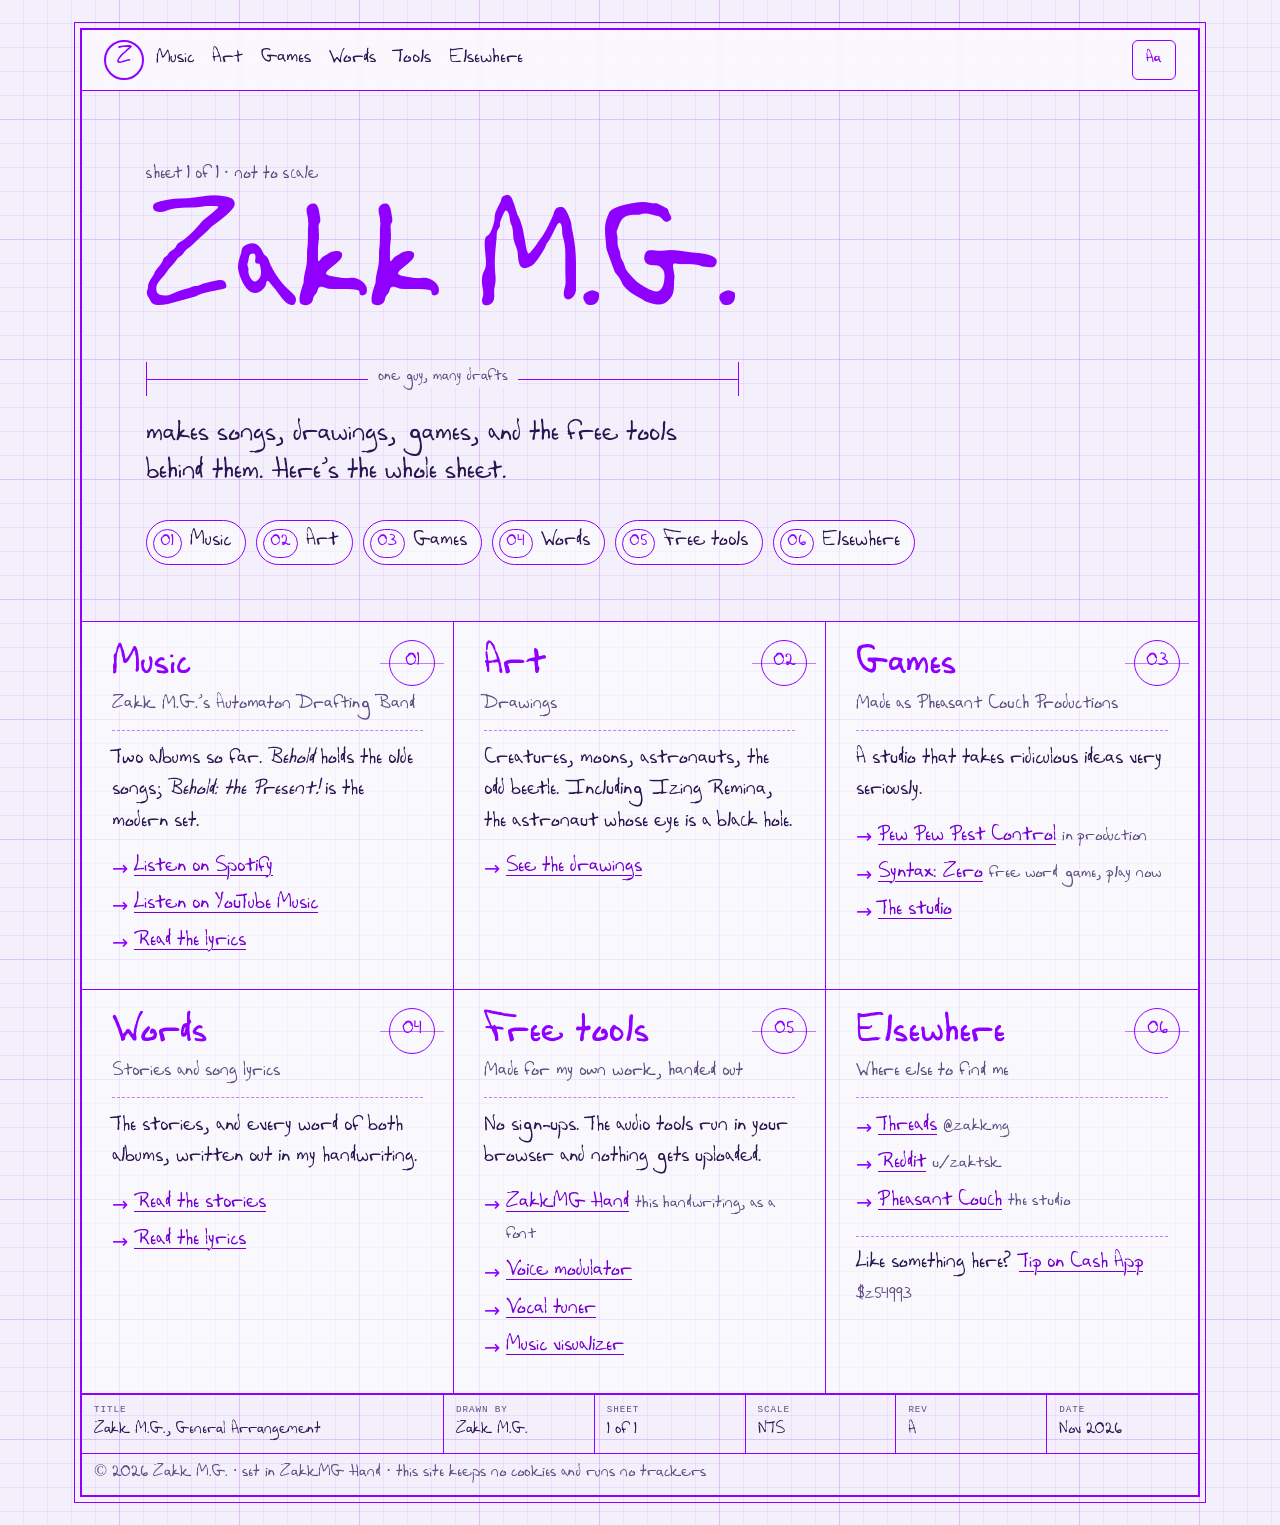
==== site/index.html @ d2c01c40 "zakkmg.com: the drafting sheet, rev A Six equal details (Music, Art, Games, Words, Free tools, Elsew" ====
<!doctype html>
<!--
  ZakkMG.com: the homepage.
  Every word on the site is in this file. Each "detail" below is one section of the sheet;
  copy a <li> to add a link, delete one to remove it. README.md has the rest.
-->
<html lang="en">
<head>
  <meta charset="utf-8">
  <meta name="viewport" content="width=device-width, initial-scale=1, viewport-fit=cover">
  <title>Zakk M.G.</title>
  <meta name="description" content="Zakk M.G. makes songs, drawings, games and the free tools behind them. Home of Zakk M.G.’s Automaton Drafting Band and Pheasant Couch Productions.">
  <link rel="canonical" href="https://zakkmg.com/">
  <meta name="theme-color" content="#140a2b" media="(prefers-color-scheme: dark)">
  <meta name="theme-color" content="#f3f0fb" media="(prefers-color-scheme: light)">
  <meta property="og:type" content="website">
  <meta property="og:site_name" content="Zakk M.G.">
  <meta property="og:title" content="Zakk M.G.">
  <meta property="og:description" content="Songs, drawings, games and free tools, all drafted by hand.">
  <meta property="og:url" content="https://zakkmg.com/">
  <meta property="og:image" content="https://zakkmg.com/assets/og/og-zakkmg.jpg">
  <meta property="og:image:width" content="1200">
  <meta property="og:image:height" content="630">
  <meta property="og:image:alt" content="Zakk M.G., handwritten on a violet blueprint sheet.">
  <meta name="twitter:card" content="summary_large_image">
  <link rel="icon" href="favicon.svg" type="image/svg+xml">
  <link rel="preload" href="assets/fonts/zakkmg-hand.woff2" as="font" type="font/woff2" crossorigin>
  <link rel="stylesheet" href="css/style.css">
  <script src="js/site.js"></script>
  <script type="application/ld+json">
  {
    "@context": "https://schema.org",
    "@type": "Person",
    "name": "Zakk M.G.",
    "url": "https://zakkmg.com/",
    "sameAs": [
      "https://open.spotify.com/artist/72TR6QnQMdMLGcuAD3hWJf",
      "https://music.youtube.com/@zakkmg5213",
      "https://www.threads.com/@zakkmg",
      "https://www.reddit.com/user/zaktsk/",
      "https://pheasantcouch.com/"
    ]
  }
  </script>
</head>
<body>
<a class="skip" href="#sheet">Skip to content</a>

<div class="sheet-frame">

  <header class="topbar">
    <a class="mark" href="/" aria-label="Zakk M.G., home"><span aria-hidden="true">Z</span></a>
    <nav aria-label="Sections">
      <ul>
        <li><a href="#music">Music</a></li>
        <li><a href="#art">Art</a></li>
        <li><a href="#games">Games</a></li>
        <li><a href="#words">Words</a></li>
        <li><a href="#tools">Tools</a></li>
        <li><a href="#elsewhere">Elsewhere</a></li>
      </ul>
    </nav>
    <button class="font-switch" type="button" aria-pressed="false" title="Switch between handwriting and a plain font">
      <span aria-hidden="true">Aa</span><span class="sr">Plain font</span>
    </button>
  </header>

  <main id="sheet">

    <!-- THE HEADLINE -->
    <section class="hero" aria-labelledby="name">
      <p class="annot annot-top">sheet 1 of 1 · not to scale</p>
      <h1 id="name">
        <span class="name-line">Zakk M.G.</span>
        <span class="dim" aria-hidden="true"><span class="dim-label">one guy, many drafts</span></span>
      </h1>
      <p class="lede">makes songs, drawings, games, and the free tools behind them. Here’s the whole sheet.</p>
      <ol class="index" aria-label="What’s on this sheet">
        <li><a href="#music"><b>01</b> Music</a></li>
        <li><a href="#art"><b>02</b> Art</a></li>
        <li><a href="#games"><b>03</b> Games</a></li>
        <li><a href="#words"><b>04</b> Words</a></li>
        <li><a href="#tools"><b>05</b> Free tools</a></li>
        <li><a href="#elsewhere"><b>06</b> Elsewhere</a></li>
      </ol>
    </section>

    <!-- THE SIX DETAILS. Same size on purpose: none of them is the main thing. -->
    <div class="details">

      <!-- 01 MUSIC -->
      <section class="detail" id="music" aria-labelledby="music-h">
        <p class="callout" aria-hidden="true"><span>01</span></p>
        <h2 id="music-h">Music</h2>
        <p class="sub">Zakk M.G.’s Automaton Drafting Band</p>
        <p>Two albums so far. <em>Behold</em> holds the olde songs; <em>Behold: the Present!</em> is the modern set.</p>
        <ul class="links">
          <li><a href="https://open.spotify.com/artist/72TR6QnQMdMLGcuAD3hWJf" rel="me">Listen on Spotify</a></li>
          <li><a href="https://music.youtube.com/@zakkmg5213" rel="me">Listen on YouTube Music</a></li>
          <li><a href="https://pheasantcouch.com/lyrics">Read the lyrics</a></li>
        </ul>
      </section>

      <!-- 02 ART -->
      <section class="detail" id="art" aria-labelledby="art-h">
        <p class="callout" aria-hidden="true"><span>02</span></p>
        <h2 id="art-h">Art</h2>
        <p class="sub">Drawings</p>
        <p>Creatures, moons, astronauts, the odd beetle. Including Izing Remina, the astronaut whose eye is a black hole.</p>
        <ul class="links">
          <li><a href="https://pheasantcouch.com/art">See the drawings</a></li>
        </ul>
      </section>

      <!-- 03 GAMES -->
      <section class="detail" id="games" aria-labelledby="games-h">
        <p class="callout" aria-hidden="true"><span>03</span></p>
        <h2 id="games-h">Games</h2>
        <p class="sub">Made as Pheasant Couch Productions</p>
        <p>A studio that takes ridiculous ideas very seriously.</p>
        <ul class="links">
          <li><a href="https://pheasantcouch.com/pew-pew-pest-control">Pew Pew Pest Control</a> <small>in production</small></li>
          <li><a href="https://pheasantcouch.com/syntax-zero">Syntax: Zero</a> <small>free word game, play now</small></li>
          <li><a href="https://pheasantcouch.com/">The studio</a></li>
        </ul>
      </section>

      <!-- 04 WORDS -->
      <section class="detail" id="words" aria-labelledby="words-h">
        <p class="callout" aria-hidden="true"><span>04</span></p>
        <h2 id="words-h">Words</h2>
        <p class="sub">Stories and song lyrics</p>
        <p>The stories, and every word of both albums, written out in my handwriting.</p>
        <ul class="links">
          <li><a href="https://pheasantcouch.com/stories">Read the stories</a></li>
          <li><a href="https://pheasantcouch.com/lyrics">Read the lyrics</a></li>
        </ul>
      </section>

      <!-- 05 FREE TOOLS -->
      <section class="detail" id="tools" aria-labelledby="tools-h">
        <p class="callout" aria-hidden="true"><span>05</span></p>
        <h2 id="tools-h">Free tools</h2>
        <p class="sub">Made for my own work, handed out</p>
        <p>No sign-ups. The audio tools run in your browser and nothing gets uploaded.</p>
        <ul class="links">
          <li><a href="https://pheasantcouch.com/zakkmg-hand">ZakkMG Hand</a> <small>this handwriting, as a font</small></li>
          <li><a href="https://pheasantcouch.com/voice-modulator">Voice modulator</a></li>
          <li><a href="https://pheasantcouch.com/vocal-tuner">Vocal tuner</a></li>
          <li><a href="https://pheasantcouch.com/music-visualizer">Music visualizer</a></li>
        </ul>
      </section>

      <!-- 06 ELSEWHERE -->
      <section class="detail" id="elsewhere" aria-labelledby="elsewhere-h">
        <p class="callout" aria-hidden="true"><span>06</span></p>
        <h2 id="elsewhere-h">Elsewhere</h2>
        <p class="sub">Where else to find me</p>
        <ul class="links">
          <li><a href="https://www.threads.com/@zakkmg" rel="me">Threads</a> <small>@zakkmg</small></li>
          <li><a href="https://www.reddit.com/user/zaktsk/" rel="me">Reddit</a> <small>u/zaktsk</small></li>
          <li><a href="https://pheasantcouch.com/">Pheasant Couch</a> <small>the studio</small></li>
        </ul>
        <p class="tip">Like something here? <a href="https://cash.app/$z54993">Tip on Cash App</a> <small>$z54993</small></p>
      </section>

    </div>
  </main>

  <!-- THE TITLE BLOCK: bottom corner of every engineering drawing -->
  <footer class="titleblock" aria-label="About this sheet">
    <dl>
      <div class="tb-title"><dt>Title</dt><dd>Zakk M.G., General Arrangement</dd></div>
      <div><dt>Drawn by</dt><dd>Zakk M.G.</dd></div>
      <div><dt>Sheet</dt><dd>1 of 1</dd></div>
      <div><dt>Scale</dt><dd>NTS</dd></div>
      <div><dt>Rev</dt><dd>A</dd></div>
      <div><dt>Date</dt><dd>Nov 2026</dd></div>
    </dl>
    <p class="copy">© 2026 Zakk M.G. · set in ZakkMG Hand · this site keeps no cookies and runs no trackers</p>
  </footer>

</div>
</body>
</html>
---- site/css/style.css ----
/* =====================================================================
   ZAKKMG.COM: STYLES
   The colors and fonts are the variables in the :root blocks below.
   The site is a drafting sheet: a violet blueprint at night, violet ink
   on drafting vellum by day (it follows the visitor's light/dark setting).
   ===================================================================== */

/* ZakkMG Hand: Zakk M.G.'s own handwriting (SIL Open Font License) */
@font-face { font-family: "ZakkMG Hand"; font-weight: 400; src: url("../assets/fonts/zakkmg-hand.woff2") format("woff2"); font-display: swap; }
@font-face { font-family: "ZakkMG Hand"; font-weight: 700; src: url("../assets/fonts/zakkmg-hand-bold.woff2") format("woff2"); font-display: swap; }
/* The plain set, for visitors who press Aa */
@font-face { font-family: "Schibsted Grotesk"; font-weight: 400 900; src: url("../assets/fonts/schibsted-grotesk.woff2") format("woff2"); font-display: swap; }
@font-face { font-family: "Martian Mono"; font-weight: 100 800; src: url("../assets/fonts/martian-mono.woff2") format("woff2"); font-display: swap; }

/* Day: violet ink on drafting vellum */
:root {
  --violet: #8f00ff;                       /* electric violet: Zakk's color */
  --bg: #f3f0fb;                           /* the vellum */
  --bg-panel: rgba(255, 255, 255, .55);
  --ink: #2a1650;                          /* body text */
  --ink-soft: #5d4d80;
  --line: #8f00ff;                         /* drafted lines */
  --grid: rgba(143, 0, 255, .07);
  --grid-major: rgba(143, 0, 255, .13);
  --link: #7400d0;                         /* violet, darkened just enough to read as text */
  --accent: #8f00ff;
  --focus: #8f00ff;

  --font-hand: "ZakkMG Hand", "Segoe Print", "Bradley Hand", cursive;
  --font-body: var(--font-hand);
  --font-label: var(--font-hand);

  --wrap: 1120px;
  --gutter: clamp(16px, 4vw, 40px);
  color-scheme: light;
}
/* Night: the blueprint */
@media (prefers-color-scheme: dark) {
  :root {
    --bg: #140a2b;
    --bg-panel: rgba(20, 10, 43, .6);
    --ink: #ece4ff;
    --ink-soft: #b9a8e0;
    --line: #b96eff;
    --grid: rgba(185, 110, 255, .08);
    --grid-major: rgba(185, 110, 255, .16);
    --link: #d4adff;
    --accent: #b96eff;
    --focus: #d4adff;
    color-scheme: dark;
  }
}
html.font-plain {
  --font-body: "Schibsted Grotesk", system-ui, -apple-system, "Segoe UI", Roboto, sans-serif;
  --font-label: "Martian Mono", ui-monospace, "SF Mono", Menlo, Consolas, monospace;
}

/* ---------- base ---------- */
*, *::before, *::after { box-sizing: border-box; }
html { -webkit-text-size-adjust: 100%; scroll-behavior: smooth; }
@media (prefers-reduced-motion: reduce) { html { scroll-behavior: auto; } }
body {
  margin: 0;
  background-color: var(--bg);
  /* drafting grid: fine lines every 24px, heavier every 120px */
  background-image:
    linear-gradient(var(--grid-major) 1px, transparent 1px),
    linear-gradient(90deg, var(--grid-major) 1px, transparent 1px),
    linear-gradient(var(--grid) 1px, transparent 1px),
    linear-gradient(90deg, var(--grid) 1px, transparent 1px);
  background-size: 120px 120px, 120px 120px, 24px 24px, 24px 24px;
  background-position: -1px -1px;
  color: var(--ink);
  font-family: var(--font-body);
  font-size: clamp(1.15rem, 1.05rem + .4vw, 1.35rem);
  line-height: 1.45;
  overflow-x: hidden;
}
html.font-plain body { font-size: clamp(1rem, .96rem + .2vw, 1.08rem); line-height: 1.55; }
a { color: var(--link); text-decoration-thickness: 1px; text-underline-offset: .18em; }
a:hover { text-decoration-thickness: 2px; }
:focus-visible { outline: 2px dashed var(--focus); outline-offset: 3px; border-radius: 2px; }
::selection { background: var(--violet); color: #fff; }
small { color: var(--ink-soft); font-size: .82em; }
.sr { position: absolute; width: 1px; height: 1px; overflow: hidden; clip: rect(0 0 0 0); white-space: nowrap; }
.skip { position: absolute; left: -9999px; top: 8px; background: var(--bg); padding: 8px 12px; z-index: 10; }
.skip:focus { left: 8px; }

/* ---------- the sheet border ---------- */
.sheet-frame {
  max-width: var(--wrap);
  margin: clamp(10px, 2.5vw, 28px) auto;
  margin-inline: max(var(--gutter), calc((100% - var(--wrap)) / 2));
  border: 2px solid var(--line);
  outline: 1px solid var(--line);
  outline-offset: 5px;
  position: relative;
  min-width: 0;
}
@media (max-width: 600px) {
  .sheet-frame { margin-inline: 16px; outline-offset: 3px; }
}

/* ---------- top bar ---------- */
.topbar {
  display: flex; align-items: center; gap: 12px;
  padding: 10px clamp(12px, 2.5vw, 22px);
  border-bottom: 1px solid var(--line);
  background: var(--bg-panel);
  backdrop-filter: blur(2px);
}
.mark {
  flex: none; width: 40px; height: 40px; display: grid; place-items: center;
  border: 2px solid var(--line); border-radius: 50%;
  font-family: var(--font-hand); font-weight: 700; font-size: 1.5rem; line-height: 1;
  color: var(--accent); text-decoration: none;
}
.topbar nav { flex: 1; min-width: 0; }
.topbar ul { list-style: none; margin: 0; padding: 0; display: flex; flex-wrap: wrap; gap: 2px 18px; }
.topbar nav a { color: var(--ink); text-decoration: none; font-family: var(--font-label); font-size: .95em; }
html.font-plain .topbar nav a { font-size: .78em; text-transform: uppercase; letter-spacing: .04em; }
.topbar nav a:hover { color: var(--link); text-decoration: underline; }
.font-switch {
  flex: none; font: 700 1.05rem/1 var(--font-hand); color: var(--accent);
  background: transparent; border: 1.5px solid var(--line); border-radius: 6px;
  min-width: 44px; min-height: 40px; cursor: pointer;
}
.font-switch[aria-pressed="true"] { font-family: "Schibsted Grotesk", system-ui, sans-serif; background: var(--accent); color: var(--bg); }
@media (max-width: 720px) { .topbar nav { display: none; } .topbar { justify-content: space-between; } }

/* ---------- hero ---------- */
.hero { padding: clamp(28px, 6vw, 72px) clamp(18px, 5vw, 64px) clamp(26px, 5vw, 56px); position: relative; }
.annot {
  font-family: var(--font-label); color: var(--ink-soft); font-size: .85em; margin: 0 0 6px;
}
html.font-plain .annot { font-size: .7em; text-transform: uppercase; letter-spacing: .08em; }
.hero .annot-top { margin-bottom: clamp(14px, 2.4vw, 30px); }
.hero h1 { margin: 0; font-weight: 700; line-height: .95; display: inline-block; max-width: 100%; }
.name-line {
  display: block; color: var(--accent);
  font-family: var(--font-hand);
  font-size: clamp(3.6rem, 2rem + 9vw, 9rem);
  letter-spacing: -.01em;
  overflow-wrap: anywhere;
}
/* a dimension line under the name, with arrowheads and a handwritten label */
.dim {
  display: block; position: relative; height: 34px; margin-top: 6px;
  border-left: 1px solid var(--line); border-right: 1px solid var(--line);
}
.dim::before {
  content: ""; position: absolute; left: 0; right: 0; top: 50%; border-top: 1px solid var(--line);
}
.dim::after {
  content: ""; position: absolute; inset: 50% 0 auto 0; height: 0;
  /* arrowheads */
  background:
    conic-gradient(from 240deg at 0 50%, var(--line) 60deg, transparent 0) left / 10px 8px no-repeat,
    conic-gradient(from 60deg at 100% 50%, var(--line) 60deg, transparent 0) right / 10px 8px no-repeat;
  height: 8px; transform: translateY(-4px);
}
.dim-label {
  position: absolute; left: 50%; top: 50%; transform: translate(-50%, -50%);
  background: var(--bg); padding: 0 10px; white-space: nowrap;
  font-family: var(--font-label); font-weight: 400; font-size: clamp(.8rem, .7rem + .4vw, 1rem); color: var(--ink-soft);
}
html.font-plain .dim-label { font-size: .7rem; text-transform: uppercase; letter-spacing: .08em; }
.lede { max-width: 34ch; margin: 22px 0 26px; font-size: clamp(1.3rem, 1.1rem + .9vw, 1.9rem); line-height: 1.3; }
html.font-plain .lede { font-size: clamp(1.15rem, 1rem + .6vw, 1.45rem); }

.index { list-style: none; margin: 0; padding: 0; display: flex; flex-wrap: wrap; gap: 10px; }
.index a {
  display: inline-flex; align-items: baseline; gap: 8px;
  padding: 6px 14px 6px 6px; border: 1.5px solid var(--line); border-radius: 999px;
  color: var(--ink); text-decoration: none; background: var(--bg-panel);
}
.index a b {
  font-family: var(--font-label); font-weight: 400; font-size: .8em; color: var(--accent);
  border: 1px solid var(--line); border-radius: 999px; padding: 1px 7px;
}
.index a:hover { border-style: dashed; color: var(--link); }

/* ---------- the six details ---------- */
.details {
  display: grid; grid-template-columns: repeat(3, minmax(0, 1fr));
  border-top: 1px solid var(--line);
}
@media (max-width: 960px) { .details { grid-template-columns: repeat(2, minmax(0, 1fr)); } }
@media (max-width: 600px) { .details { grid-template-columns: minmax(0, 1fr); } }
.detail {
  position: relative; padding: 26px clamp(18px, 2.4vw, 30px) 30px;
  border-right: 1px solid var(--line); border-bottom: 1px solid var(--line);
  background: var(--bg-panel);
  scroll-margin-top: 16px;
}
.detail:target { box-shadow: inset 0 0 0 2px var(--accent); }
/* trim the outer edges so the frame isn't doubled */
.details > .detail:nth-child(3n) { border-right: 0; }
@media (max-width: 960px) {
  .details > .detail:nth-child(3n) { border-right: 1px solid var(--line); }
  .details > .detail:nth-child(2n) { border-right: 0; }
}
@media (max-width: 600px) { .details > .detail:nth-child(n) { border-right: 0; } }
.details > .detail:nth-last-child(-n+3) { border-bottom: 0; }
@media (max-width: 960px) {
  .details > .detail:nth-last-child(-n+3) { border-bottom: 1px solid var(--line); }
  .details > .detail:nth-last-child(-n+2) { border-bottom: 0; }
}
@media (max-width: 600px) {
  .details > .detail:nth-last-child(-n+2) { border-bottom: 1px solid var(--line); }
  .details > .detail:last-child { border-bottom: 0; }
}

/* detail callout: the circled number drafters put on each view */
.callout { position: absolute; top: 18px; right: 18px; margin: 0; }
.callout span {
  display: grid; place-items: center; width: 46px; height: 46px; border-radius: 50%;
  border: 1.5px solid var(--line); position: relative;
  font-family: var(--font-label); font-size: .9em; color: var(--accent);
}
.callout span::after { /* the horizontal split in a detail bubble */
  content: ""; position: absolute; left: -10px; right: -10px; top: 50%; border-top: 1px solid var(--line); opacity: .5;
}
.detail h2 {
  margin: 0 64px 2px 0; font-family: var(--font-hand); font-weight: 700;
  font-size: clamp(1.9rem, 1.5rem + 1.2vw, 2.5rem); line-height: 1.05; color: var(--accent);
}
html.font-plain .detail h2 { font-family: "Schibsted Grotesk", system-ui, sans-serif; font-weight: 800; font-size: 1.6rem; letter-spacing: -.01em; }
.sub {
  margin: 0 64px 14px 0; font-family: var(--font-label); color: var(--ink-soft); font-size: .9em;
  padding-bottom: 10px; border-bottom: 1px dashed color-mix(in srgb, var(--line) 50%, transparent);
}
html.font-plain .sub { font-size: .68em; text-transform: uppercase; letter-spacing: .07em; }
.detail p { margin: 0 0 14px; }
.links { list-style: none; margin: 0; padding: 0; display: grid; gap: 6px; }
.links li { padding-left: 22px; position: relative; }
.links li::before { /* a leader arrow */
  content: "→"; position: absolute; left: 0; color: var(--accent); font-family: system-ui, sans-serif; font-size: .9em; top: .1em;
}
.tip { margin-top: 18px !important; padding-top: 12px; border-top: 1px dashed color-mix(in srgb, var(--line) 50%, transparent); }

/* ---------- title block ---------- */
.titleblock { border-top: 2px solid var(--line); display: grid; grid-template-columns: minmax(0, 1fr); }
.titleblock dl {
  margin: 0; display: grid; grid-template-columns: 2.4fr repeat(5, minmax(0, 1fr));
}
.titleblock dl > div { padding: 8px 12px 10px; border-right: 1px solid var(--line); min-width: 0; }
.titleblock dl > div:last-child { border-right: 0; }
.titleblock dt {
  font-family: "Martian Mono", ui-monospace, monospace; font-size: .58rem; text-transform: uppercase;
  letter-spacing: .1em; color: var(--ink-soft);
}
.titleblock dd { margin: 2px 0 0; font-family: var(--font-hand); font-size: 1.05rem; color: var(--ink); }
html.font-plain .titleblock dd { font-family: "Schibsted Grotesk", system-ui, sans-serif; font-size: .9rem; font-weight: 600; }
.titleblock .copy {
  margin: 0; padding: 8px 12px; border-top: 1px solid var(--line);
  font-size: .8em; color: var(--ink-soft);
}
@media (max-width: 720px) {
  .titleblock dl { grid-template-columns: repeat(3, minmax(0, 1fr)); }
  .titleblock .tb-title { grid-column: 1 / -1; border-right: 0; border-bottom: 1px solid var(--line); }
  .titleblock dl > div:nth-child(4) { border-right: 0; }
  .titleblock dl > div:nth-child(n+5) { border-top: 1px solid var(--line); }
}

/* ---------- 404 ---------- */
.lost { padding: clamp(40px, 9vw, 110px) clamp(18px, 5vw, 64px); }
.lost h1 { font-family: var(--font-hand); color: var(--accent); font-size: clamp(2.6rem, 1.6rem + 5vw, 5.5rem); margin: 0 0 10px; line-height: 1; }
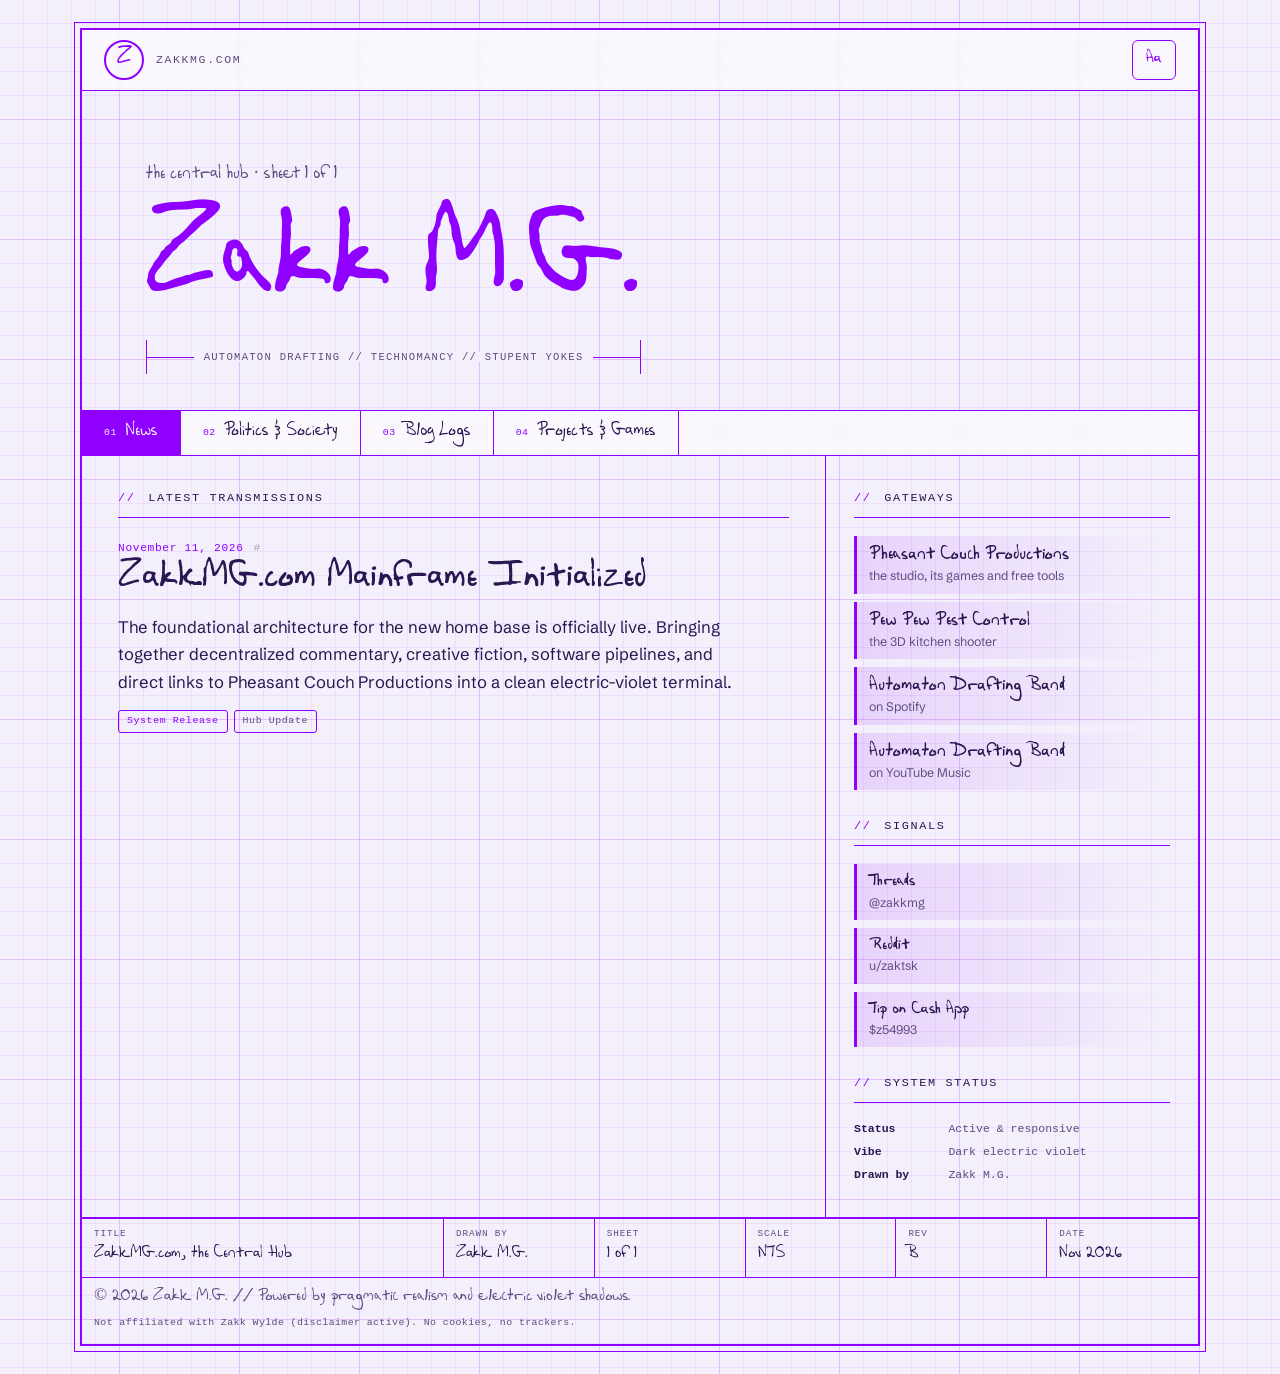
==== commit ed396524: "Rev B: the Central Hub, from Zakk's Google Sites draft Four tabs (News, Politics & Society, Blog Log" ====
--- a/site/index.html
+++ b/site/index.html
@@ -1,22 +1,22 @@
 <!doctype html>
 <!--
   ZakkMG.com: the homepage.
-  Every word on the site is in this file. Each "detail" below is one section of the sheet;
-  copy a <li> to add a link, delete one to remove it. README.md has the rest.
+  The posts and the project cards live in posts.js (open it in Notepad; the note at the top
+  walks through it). This file holds the frame: the header, the tabs, the sidebar, the footer.
 -->
 <html lang="en">
 <head>
   <meta charset="utf-8">
   <meta name="viewport" content="width=device-width, initial-scale=1, viewport-fit=cover">
-  <title>Zakk M.G.</title>
-  <meta name="description" content="Zakk M.G. makes songs, drawings, games and the free tools behind them. Home of Zakk M.G.’s Automaton Drafting Band and Pheasant Couch Productions.">
+  <title>ZakkMG.com // The Central Hub</title>
+  <meta name="description" content="Zakk M.G.’s home base: news, politics and society, worldbuilding and dev logs, and the games and music behind Pheasant Couch Productions and the Automaton Drafting Band.">
   <link rel="canonical" href="https://zakkmg.com/">
   <meta name="theme-color" content="#140a2b" media="(prefers-color-scheme: dark)">
   <meta name="theme-color" content="#f3f0fb" media="(prefers-color-scheme: light)">
   <meta property="og:type" content="website">
-  <meta property="og:site_name" content="Zakk M.G.">
-  <meta property="og:title" content="Zakk M.G.">
-  <meta property="og:description" content="Songs, drawings, games and free tools, all drafted by hand.">
+  <meta property="og:site_name" content="ZakkMG.com">
+  <meta property="og:title" content="ZakkMG.com // The Central Hub">
+  <meta property="og:description" content="Automaton Drafting // Technomancy // Stupent Yokes">
   <meta property="og:url" content="https://zakkmg.com/">
   <meta property="og:image" content="https://zakkmg.com/assets/og/og-zakkmg.jpg">
   <meta property="og:image:width" content="1200">
@@ -27,6 +27,8 @@
   <link rel="preload" href="assets/fonts/zakkmg-hand.woff2" as="font" type="font/woff2" crossorigin>
   <link rel="stylesheet" href="css/style.css">
   <script src="js/site.js"></script>
+  <script src="posts.js" defer></script>
+  <script src="js/hub.js" defer></script>
   <script type="application/ld+json">
   {
     "@context": "https://schema.org",
@@ -44,140 +46,101 @@
   </script>
 </head>
 <body>
-<a class="skip" href="#sheet">Skip to content</a>
+<a class="skip" href="#feed">Skip to the posts</a>
 
 <div class="sheet-frame">
 
   <header class="topbar">
-    <a class="mark" href="/" aria-label="Zakk M.G., home"><span aria-hidden="true">Z</span></a>
-    <nav aria-label="Sections">
-      <ul>
-        <li><a href="#music">Music</a></li>
-        <li><a href="#art">Art</a></li>
-        <li><a href="#games">Games</a></li>
-        <li><a href="#words">Words</a></li>
-        <li><a href="#tools">Tools</a></li>
-        <li><a href="#elsewhere">Elsewhere</a></li>
-      </ul>
-    </nav>
+    <a class="mark" href="/" aria-label="ZakkMG.com, home"><span aria-hidden="true">Z</span></a>
+    <span class="topbar-title">ZakkMG.com</span>
     <button class="font-switch" type="button" aria-pressed="false" title="Switch between handwriting and a plain font">
       <span aria-hidden="true">Aa</span><span class="sr">Plain font</span>
     </button>
   </header>
 
-  <main id="sheet">
+  <!-- THE HEADLINE -->
+  <section class="hero hero-compact" aria-labelledby="name">
+    <p class="annot annot-top">the central hub · sheet 1 of 1</p>
+    <h1 id="name">
+      <span class="name-line">Zakk M.G.</span>
+      <span class="dim" aria-hidden="true"><span class="dim-label">Automaton Drafting // Technomancy // Stupent Yokes</span></span>
+    </h1>
+    <p class="tagline">Automaton Drafting // Technomancy // Stupent Yokes</p>
+  </section>
 
-    <!-- THE HEADLINE -->
-    <section class="hero" aria-labelledby="name">
-      <p class="annot annot-top">sheet 1 of 1 · not to scale</p>
-      <h1 id="name">
-        <span class="name-line">Zakk M.G.</span>
-        <span class="dim" aria-hidden="true"><span class="dim-label">one guy, many drafts</span></span>
-      </h1>
-      <p class="lede">makes songs, drawings, games, and the free tools behind them. Here’s the whole sheet.</p>
-      <ol class="index" aria-label="What’s on this sheet">
-        <li><a href="#music"><b>01</b> Music</a></li>
-        <li><a href="#art"><b>02</b> Art</a></li>
-        <li><a href="#games"><b>03</b> Games</a></li>
-        <li><a href="#words"><b>04</b> Words</a></li>
-        <li><a href="#tools"><b>05</b> Free tools</a></li>
-        <li><a href="#elsewhere"><b>06</b> Elsewhere</a></li>
-      </ol>
-    </section>
+  <!-- THE TABS. Each href is the tab's address: zakkmg.com/#politics opens that tab. -->
+  <nav class="tabs" aria-label="Sections">
+    <a href="#news" data-tab="news"><b>01</b> News</a>
+    <a href="#politics" data-tab="politics"><b>02</b> Politics &amp; Society</a>
+    <a href="#blog" data-tab="blog"><b>03</b> Blog Logs</a>
+    <a href="#projects" data-tab="projects"><b>04</b> Projects &amp; Games</a>
+  </nav>
 
-    <!-- THE SIX DETAILS. Same size on purpose: none of them is the main thing. -->
-    <div class="details">
+  <div class="hub">
 
-      <!-- 01 MUSIC -->
-      <section class="detail" id="music" aria-labelledby="music-h">
-        <p class="callout" aria-hidden="true"><span>01</span></p>
-        <h2 id="music-h">Music</h2>
-        <p class="sub">Zakk M.G.’s Automaton Drafting Band</p>
-        <p>Two albums so far. <em>Behold</em> holds the olde songs; <em>Behold: the Present!</em> is the modern set.</p>
-        <ul class="links">
-          <li><a href="https://open.spotify.com/artist/72TR6QnQMdMLGcuAD3hWJf" rel="me">Listen on Spotify</a></li>
-          <li><a href="https://music.youtube.com/@zakkmg5213" rel="me">Listen on YouTube Music</a></li>
-          <li><a href="https://pheasantcouch.com/lyrics">Read the lyrics</a></li>
+    <main id="feed" class="feed" tabindex="-1">
+      <!-- Each tab's heading is here; the posts fill in from posts.js. -->
+      <section class="tab-panel" id="tab-news" data-panel="news" aria-labelledby="h-news">
+        <h2 id="h-news" class="panel-h"><span>//</span> Latest transmissions</h2>
+        <div class="posts" data-posts="news"></div>
+      </section>
+      <section class="tab-panel" id="tab-politics" data-panel="politics" aria-labelledby="h-politics">
+        <h2 id="h-politics" class="panel-h"><span>//</span> Politics &amp; social critique</h2>
+        <div class="posts" data-posts="politics"></div>
+      </section>
+      <section class="tab-panel" id="tab-blog" data-panel="blog" aria-labelledby="h-blog">
+        <h2 id="h-blog" class="panel-h"><span>//</span> Developer &amp; artist logs</h2>
+        <div class="posts" data-posts="blog"></div>
+      </section>
+      <section class="tab-panel" id="tab-projects" data-panel="projects" aria-labelledby="h-projects">
+        <h2 id="h-projects" class="panel-h"><span>//</span> Projects &amp; interactives</h2>
+        <div class="projects" data-projects></div>
+      </section>
+      <noscript><p class="empty">The posts need JavaScript switched on to show.</p></noscript>
+    </main>
+
+    <aside class="side" aria-label="Elsewhere">
+      <section class="side-box">
+        <h2 class="side-h"><span>//</span> Gateways</h2>
+        <ul class="gates">
+          <li><a href="https://pheasantcouch.com/">Pheasant Couch Productions<small>the studio, its games and free tools</small></a></li>
+          <li><a href="https://pheasantcouch.com/pew-pew-pest-control">Pew Pew Pest Control<small>the 3D kitchen shooter</small></a></li>
+          <li><a href="https://open.spotify.com/artist/72TR6QnQMdMLGcuAD3hWJf" rel="me">Automaton Drafting Band<small>on Spotify</small></a></li>
+          <li><a href="https://music.youtube.com/@zakkmg5213" rel="me">Automaton Drafting Band<small>on YouTube Music</small></a></li>
         </ul>
       </section>
-
-      <!-- 02 ART -->
-      <section class="detail" id="art" aria-labelledby="art-h">
-        <p class="callout" aria-hidden="true"><span>02</span></p>
-        <h2 id="art-h">Art</h2>
-        <p class="sub">Drawings</p>
-        <p>Creatures, moons, astronauts, the odd beetle. Including Izing Remina, the astronaut whose eye is a black hole.</p>
-        <ul class="links">
-          <li><a href="https://pheasantcouch.com/art">See the drawings</a></li>
+      <section class="side-box">
+        <h2 class="side-h"><span>//</span> Signals</h2>
+        <ul class="gates gates-small">
+          <li><a href="https://www.threads.com/@zakkmg" rel="me">Threads<small>@zakkmg</small></a></li>
+          <li><a href="https://www.reddit.com/user/zaktsk/" rel="me">Reddit<small>u/zaktsk</small></a></li>
+          <li><a href="https://cash.app/$z54993">Tip on Cash App<small>$z54993</small></a></li>
         </ul>
       </section>
+      <section class="side-box">
+        <h2 class="side-h"><span>//</span> System status</h2>
+        <dl class="status">
+          <div><dt>Status</dt><dd>Active &amp; responsive</dd></div>
+          <div><dt>Vibe</dt><dd>Dark electric violet</dd></div>
+          <div><dt>Drawn by</dt><dd>Zakk M.G.</dd></div>
+        </dl>
+      </section>
+    </aside>
 
-      <!-- 03 GAMES -->
-      <section class="detail" id="games" aria-labelledby="games-h">
-        <p class="callout" aria-hidden="true"><span>03</span></p>
-        <h2 id="games-h">Games</h2>
-        <p class="sub">Made as Pheasant Couch Productions</p>
-        <p>A studio that takes ridiculous ideas very seriously.</p>
-        <ul class="links">
-          <li><a href="https://pheasantcouch.com/pew-pew-pest-control">Pew Pew Pest Control</a> <small>in production</small></li>
-          <li><a href="https://pheasantcouch.com/syntax-zero">Syntax: Zero</a> <small>free word game, play now</small></li>
-          <li><a href="https://pheasantcouch.com/">The studio</a></li>
-        </ul>
-      </section>
-
-      <!-- 04 WORDS -->
-      <section class="detail" id="words" aria-labelledby="words-h">
-        <p class="callout" aria-hidden="true"><span>04</span></p>
-        <h2 id="words-h">Words</h2>
-        <p class="sub">Stories and song lyrics</p>
-        <p>The stories, and every word of both albums, written out in my handwriting.</p>
-        <ul class="links">
-          <li><a href="https://pheasantcouch.com/stories">Read the stories</a></li>
-          <li><a href="https://pheasantcouch.com/lyrics">Read the lyrics</a></li>
-        </ul>
-      </section>
-
-      <!-- 05 FREE TOOLS -->
-      <section class="detail" id="tools" aria-labelledby="tools-h">
-        <p class="callout" aria-hidden="true"><span>05</span></p>
-        <h2 id="tools-h">Free tools</h2>
-        <p class="sub">Made for my own work, handed out</p>
-        <p>No sign-ups. The audio tools run in your browser and nothing gets uploaded.</p>
-        <ul class="links">
-          <li><a href="https://pheasantcouch.com/zakkmg-hand">ZakkMG Hand</a> <small>this handwriting, as a font</small></li>
-          <li><a href="https://pheasantcouch.com/voice-modulator">Voice modulator</a></li>
-          <li><a href="https://pheasantcouch.com/vocal-tuner">Vocal tuner</a></li>
-          <li><a href="https://pheasantcouch.com/music-visualizer">Music visualizer</a></li>
-        </ul>
-      </section>
-
-      <!-- 06 ELSEWHERE -->
-      <section class="detail" id="elsewhere" aria-labelledby="elsewhere-h">
-        <p class="callout" aria-hidden="true"><span>06</span></p>
-        <h2 id="elsewhere-h">Elsewhere</h2>
-        <p class="sub">Where else to find me</p>
-        <ul class="links">
-          <li><a href="https://www.threads.com/@zakkmg" rel="me">Threads</a> <small>@zakkmg</small></li>
-          <li><a href="https://www.reddit.com/user/zaktsk/" rel="me">Reddit</a> <small>u/zaktsk</small></li>
-          <li><a href="https://pheasantcouch.com/">Pheasant Couch</a> <small>the studio</small></li>
-        </ul>
-        <p class="tip">Like something here? <a href="https://cash.app/$z54993">Tip on Cash App</a> <small>$z54993</small></p>
-      </section>
-
-    </div>
-  </main>
+  </div>
 
   <!-- THE TITLE BLOCK: bottom corner of every engineering drawing -->
-  <footer class="titleblock" aria-label="About this sheet">
+  <footer class="titleblock" aria-label="About this site">
     <dl>
-      <div class="tb-title"><dt>Title</dt><dd>Zakk M.G., General Arrangement</dd></div>
+      <div class="tb-title"><dt>Title</dt><dd>ZakkMG.com, the Central Hub</dd></div>
       <div><dt>Drawn by</dt><dd>Zakk M.G.</dd></div>
       <div><dt>Sheet</dt><dd>1 of 1</dd></div>
       <div><dt>Scale</dt><dd>NTS</dd></div>
-      <div><dt>Rev</dt><dd>A</dd></div>
+      <div><dt>Rev</dt><dd>B</dd></div>
       <div><dt>Date</dt><dd>Nov 2026</dd></div>
     </dl>
-    <p class="copy">© 2026 Zakk M.G. · set in ZakkMG Hand · this site keeps no cookies and runs no trackers</p>
+    <p class="copy">© 2026 Zakk M.G. // Powered by pragmatic realism and electric violet shadows.<br>
+      <small>Not affiliated with Zakk Wylde (disclaimer active). No cookies, no trackers.</small></p>
   </footer>
 
 </div>
--- a/site/css/style.css
+++ b/site/css/style.css
@@ -27,6 +27,8 @@
   --focus: #8f00ff;
 
   --font-hand: "ZakkMG Hand", "Segoe Print", "Bradley Hand", cursive;
+  --font-read: "Schibsted Grotesk", system-ui, -apple-system, "Segoe UI", Roboto, sans-serif;  /* the posts */
+  --font-mono: "Martian Mono", ui-monospace, "SF Mono", Menlo, Consolas, monospace;           /* dates, tags, the log */
   --font-body: var(--font-hand);
   --font-label: var(--font-hand);
 
@@ -180,65 +182,6 @@
 }
 .index a:hover { border-style: dashed; color: var(--link); }
 
-/* ---------- the six details ---------- */
-.details {
-  display: grid; grid-template-columns: repeat(3, minmax(0, 1fr));
-  border-top: 1px solid var(--line);
-}
-@media (max-width: 960px) { .details { grid-template-columns: repeat(2, minmax(0, 1fr)); } }
-@media (max-width: 600px) { .details { grid-template-columns: minmax(0, 1fr); } }
-.detail {
-  position: relative; padding: 26px clamp(18px, 2.4vw, 30px) 30px;
-  border-right: 1px solid var(--line); border-bottom: 1px solid var(--line);
-  background: var(--bg-panel);
-  scroll-margin-top: 16px;
-}
-.detail:target { box-shadow: inset 0 0 0 2px var(--accent); }
-/* trim the outer edges so the frame isn't doubled */
-.details > .detail:nth-child(3n) { border-right: 0; }
-@media (max-width: 960px) {
-  .details > .detail:nth-child(3n) { border-right: 1px solid var(--line); }
-  .details > .detail:nth-child(2n) { border-right: 0; }
-}
-@media (max-width: 600px) { .details > .detail:nth-child(n) { border-right: 0; } }
-.details > .detail:nth-last-child(-n+3) { border-bottom: 0; }
-@media (max-width: 960px) {
-  .details > .detail:nth-last-child(-n+3) { border-bottom: 1px solid var(--line); }
-  .details > .detail:nth-last-child(-n+2) { border-bottom: 0; }
-}
-@media (max-width: 600px) {
-  .details > .detail:nth-last-child(-n+2) { border-bottom: 1px solid var(--line); }
-  .details > .detail:last-child { border-bottom: 0; }
-}
-
-/* detail callout: the circled number drafters put on each view */
-.callout { position: absolute; top: 18px; right: 18px; margin: 0; }
-.callout span {
-  display: grid; place-items: center; width: 46px; height: 46px; border-radius: 50%;
-  border: 1.5px solid var(--line); position: relative;
-  font-family: var(--font-label); font-size: .9em; color: var(--accent);
-}
-.callout span::after { /* the horizontal split in a detail bubble */
-  content: ""; position: absolute; left: -10px; right: -10px; top: 50%; border-top: 1px solid var(--line); opacity: .5;
-}
-.detail h2 {
-  margin: 0 64px 2px 0; font-family: var(--font-hand); font-weight: 700;
-  font-size: clamp(1.9rem, 1.5rem + 1.2vw, 2.5rem); line-height: 1.05; color: var(--accent);
-}
-html.font-plain .detail h2 { font-family: "Schibsted Grotesk", system-ui, sans-serif; font-weight: 800; font-size: 1.6rem; letter-spacing: -.01em; }
-.sub {
-  margin: 0 64px 14px 0; font-family: var(--font-label); color: var(--ink-soft); font-size: .9em;
-  padding-bottom: 10px; border-bottom: 1px dashed color-mix(in srgb, var(--line) 50%, transparent);
-}
-html.font-plain .sub { font-size: .68em; text-transform: uppercase; letter-spacing: .07em; }
-.detail p { margin: 0 0 14px; }
-.links { list-style: none; margin: 0; padding: 0; display: grid; gap: 6px; }
-.links li { padding-left: 22px; position: relative; }
-.links li::before { /* a leader arrow */
-  content: "→"; position: absolute; left: 0; color: var(--accent); font-family: system-ui, sans-serif; font-size: .9em; top: .1em;
-}
-.tip { margin-top: 18px !important; padding-top: 12px; border-top: 1px dashed color-mix(in srgb, var(--line) 50%, transparent); }
-
 /* ---------- title block ---------- */
 .titleblock { border-top: 2px solid var(--line); display: grid; grid-template-columns: minmax(0, 1fr); }
 .titleblock dl {
@@ -266,3 +209,106 @@
 /* ---------- 404 ---------- */
 .lost { padding: clamp(40px, 9vw, 110px) clamp(18px, 5vw, 64px); }
 .lost h1 { font-family: var(--font-hand); color: var(--accent); font-size: clamp(2.6rem, 1.6rem + 5vw, 5.5rem); margin: 0 0 10px; line-height: 1; }
+
+/* =====================================================================
+   THE HUB (rev B): tabs, the post feed, the sidebar
+   Blend: handwriting for the name and headings, a plain face for reading,
+   monospace for the terminal bits (dates, tags, the // marks).
+   ===================================================================== */
+.topbar-title { flex: 1; font-family: var(--font-mono); font-size: .72rem; letter-spacing: .14em; text-transform: uppercase; color: var(--ink-soft); }
+.hero-compact { padding-bottom: clamp(20px, 3.5vw, 36px); }
+.hero-compact .name-line { font-size: clamp(3.4rem, 2rem + 7vw, 7.5rem); }
+.hero-compact .dim { max-width: 760px; }
+.hero-compact .dim-label { font-family: var(--font-mono); font-size: .66rem; letter-spacing: .12em; text-transform: uppercase; }
+.tagline { display: none; margin: 12px 0 0; font-family: var(--font-mono); font-size: .7rem; letter-spacing: .1em; text-transform: uppercase; color: var(--ink-soft); }
+@media (max-width: 640px) {
+  .hero-compact .dim-label { display: none; }
+  .tagline { display: block; }
+}
+
+/* tabs: drafting-sheet tabs along the top edge of the feed */
+.tabs {
+  display: flex; flex-wrap: wrap; gap: 0; border-top: 1px solid var(--line); border-bottom: 1px solid var(--line);
+  background: var(--bg-panel); position: sticky; top: 0; z-index: 5; backdrop-filter: blur(6px);
+}
+.tabs a {
+  display: inline-flex; align-items: baseline; gap: 8px; padding: 12px clamp(12px, 2vw, 22px);
+  border-right: 1px solid var(--line); color: var(--ink); text-decoration: none;
+  font-family: var(--font-hand); font-size: 1.15rem; line-height: 1.1;
+}
+html.font-plain .tabs a { font-family: var(--font-read); font-size: .95rem; font-weight: 600; }
+.tabs a b { font-family: var(--font-mono); font-weight: 400; font-size: .62rem; color: var(--accent); letter-spacing: .05em; }
+.tabs a:hover { background: color-mix(in srgb, var(--accent) 10%, transparent); }
+.tabs a[aria-current="page"] { background: var(--accent); color: var(--bg); }
+.tabs a[aria-current="page"] b { color: var(--bg); }
+@media (max-width: 640px) {
+  .tabs { display: grid; grid-template-columns: 1fr 1fr; }
+  .tabs a { border-bottom: 1px solid var(--line); font-size: 1.05rem; }
+  .tabs a:nth-child(2n) { border-right: 0; }
+  .tabs a:nth-last-child(-n+2) { border-bottom: 0; }
+}
+
+.hub { display: grid; grid-template-columns: minmax(0, 2fr) minmax(0, 1fr); }
+@media (max-width: 860px) { .hub { grid-template-columns: minmax(0, 1fr); } }
+.feed { padding: clamp(20px, 3vw, 34px) clamp(18px, 3vw, 36px) 36px; border-right: 1px solid var(--line); min-width: 0; outline: 0; }
+@media (max-width: 860px) { .feed { border-right: 0; border-bottom: 1px solid var(--line); } }
+.panel-h, .side-h {
+  margin: 0 0 18px; padding-bottom: 10px; border-bottom: 1px solid var(--line);
+  font-family: var(--font-mono); font-weight: 500; font-size: .74rem; letter-spacing: .14em; text-transform: uppercase; color: var(--ink);
+}
+.panel-h span, .side-h span { color: var(--accent); margin-right: 4px; }
+
+/* a post */
+.post { padding: 4px 0 26px; margin-bottom: 26px; border-bottom: 1px dashed color-mix(in srgb, var(--line) 45%, transparent); scroll-margin-top: 70px; }
+.post:last-child { border-bottom: 0; margin-bottom: 0; }
+.post.is-target { box-shadow: -14px 0 0 -11px var(--accent); }
+.post-when { margin: 0 0 6px; font-family: var(--font-mono); font-size: .7rem; letter-spacing: .06em; color: var(--accent); display: flex; gap: 10px; align-items: baseline; }
+.post-link { color: var(--ink-soft); text-decoration: none; opacity: .5; }
+.post-link:hover, .post-link:focus-visible { opacity: 1; color: var(--link); }
+.post-title { margin: 0 0 12px; font-family: var(--font-hand); font-weight: 700; font-size: clamp(1.7rem, 1.35rem + 1.2vw, 2.3rem); line-height: 1.08; color: var(--ink); }
+html.font-plain .post-title { font-family: var(--font-read); font-weight: 800; font-size: clamp(1.3rem, 1.15rem + .6vw, 1.6rem); letter-spacing: -.01em; }
+.post-body { font-family: var(--font-read); font-size: 1.04rem; line-height: 1.65; max-width: 64ch; }
+.post-body p { margin: 0 0 1em; }
+.post-body p:last-child { margin-bottom: 0; }
+.post-quote {
+  margin: 16px 0 0; padding: 12px 16px; border-left: 3px solid var(--accent); background: color-mix(in srgb, var(--accent) 8%, transparent);
+  font-family: var(--font-hand); font-size: 1.3rem; line-height: 1.3; color: var(--ink);
+}
+html.font-plain .post-quote { font-family: var(--font-read); font-style: italic; font-size: 1.05rem; }
+.post-tags { list-style: none; margin: 14px 0 0; padding: 0; display: flex; flex-wrap: wrap; gap: 6px; }
+.post-tags li { font-family: var(--font-mono); font-size: .62rem; letter-spacing: .06em; padding: 3px 8px; border: 1px solid var(--line); border-radius: 3px; color: var(--ink-soft); }
+.post-tags li:first-child { color: var(--accent); }
+.empty { font-family: var(--font-mono); font-size: .8rem; color: var(--ink-soft); }
+
+/* project cards */
+.projects { display: grid; grid-template-columns: repeat(2, minmax(0, 1fr)); gap: 14px; }
+@media (max-width: 600px) { .projects { grid-template-columns: minmax(0, 1fr); } }
+.project { border: 1px solid var(--line); padding: 16px 16px 18px; display: flex; flex-direction: column; background: var(--bg-panel); }
+.project-name { margin: 0; font-family: var(--font-hand); font-weight: 700; font-size: 1.5rem; line-height: 1.1; color: var(--accent); }
+html.font-plain .project-name { font-family: var(--font-read); font-weight: 800; font-size: 1.15rem; }
+.project-status { margin: 4px 0 0; font-family: var(--font-mono); font-size: .62rem; letter-spacing: .08em; text-transform: uppercase; color: var(--ink-soft); }
+.project-text { margin: 10px 0 14px; font-family: var(--font-read); font-size: .95rem; line-height: 1.55; flex: 1; }
+.project-btn {
+  align-self: flex-start; padding: 8px 12px; border: 1.5px solid var(--accent); border-radius: 4px;
+  font-family: var(--font-mono); font-size: .68rem; letter-spacing: .06em; text-transform: uppercase; text-decoration: none; color: var(--link);
+}
+.project-btn:hover { background: var(--accent); color: var(--bg); }
+
+/* sidebar */
+.side { padding: clamp(20px, 3vw, 34px) clamp(18px, 2.4vw, 28px); display: grid; gap: 28px; align-content: start; min-width: 0; }
+.side-box { min-width: 0; }
+.gates { list-style: none; margin: 0; padding: 0; display: grid; gap: 8px; }
+.gates a {
+  display: block; padding: 10px 12px; border-left: 3px solid var(--accent);
+  background: linear-gradient(90deg, color-mix(in srgb, var(--accent) 12%, transparent), transparent);
+  color: var(--ink); text-decoration: none; font-family: var(--font-hand); font-weight: 700; font-size: 1.15rem; line-height: 1.15;
+}
+html.font-plain .gates a { font-family: var(--font-read); font-size: .95rem; }
+.gates a:hover { background: color-mix(in srgb, var(--accent) 22%, transparent); }
+.gates small { display: block; margin-top: 2px; font-family: var(--font-read); font-weight: 400; font-size: .78rem; color: var(--ink-soft); }
+.gates-small a { font-size: 1.05rem; }
+.status { margin: 0; display: grid; gap: 6px; font-family: var(--font-mono); font-size: .72rem; }
+.status div { display: flex; gap: 8px; }
+.status dt { color: var(--ink); font-weight: 600; min-width: 7.5em; }
+.status dd { margin: 0; color: var(--ink-soft); }
+.titleblock .copy small { font-family: var(--font-mono); font-size: .62rem; letter-spacing: .04em; }
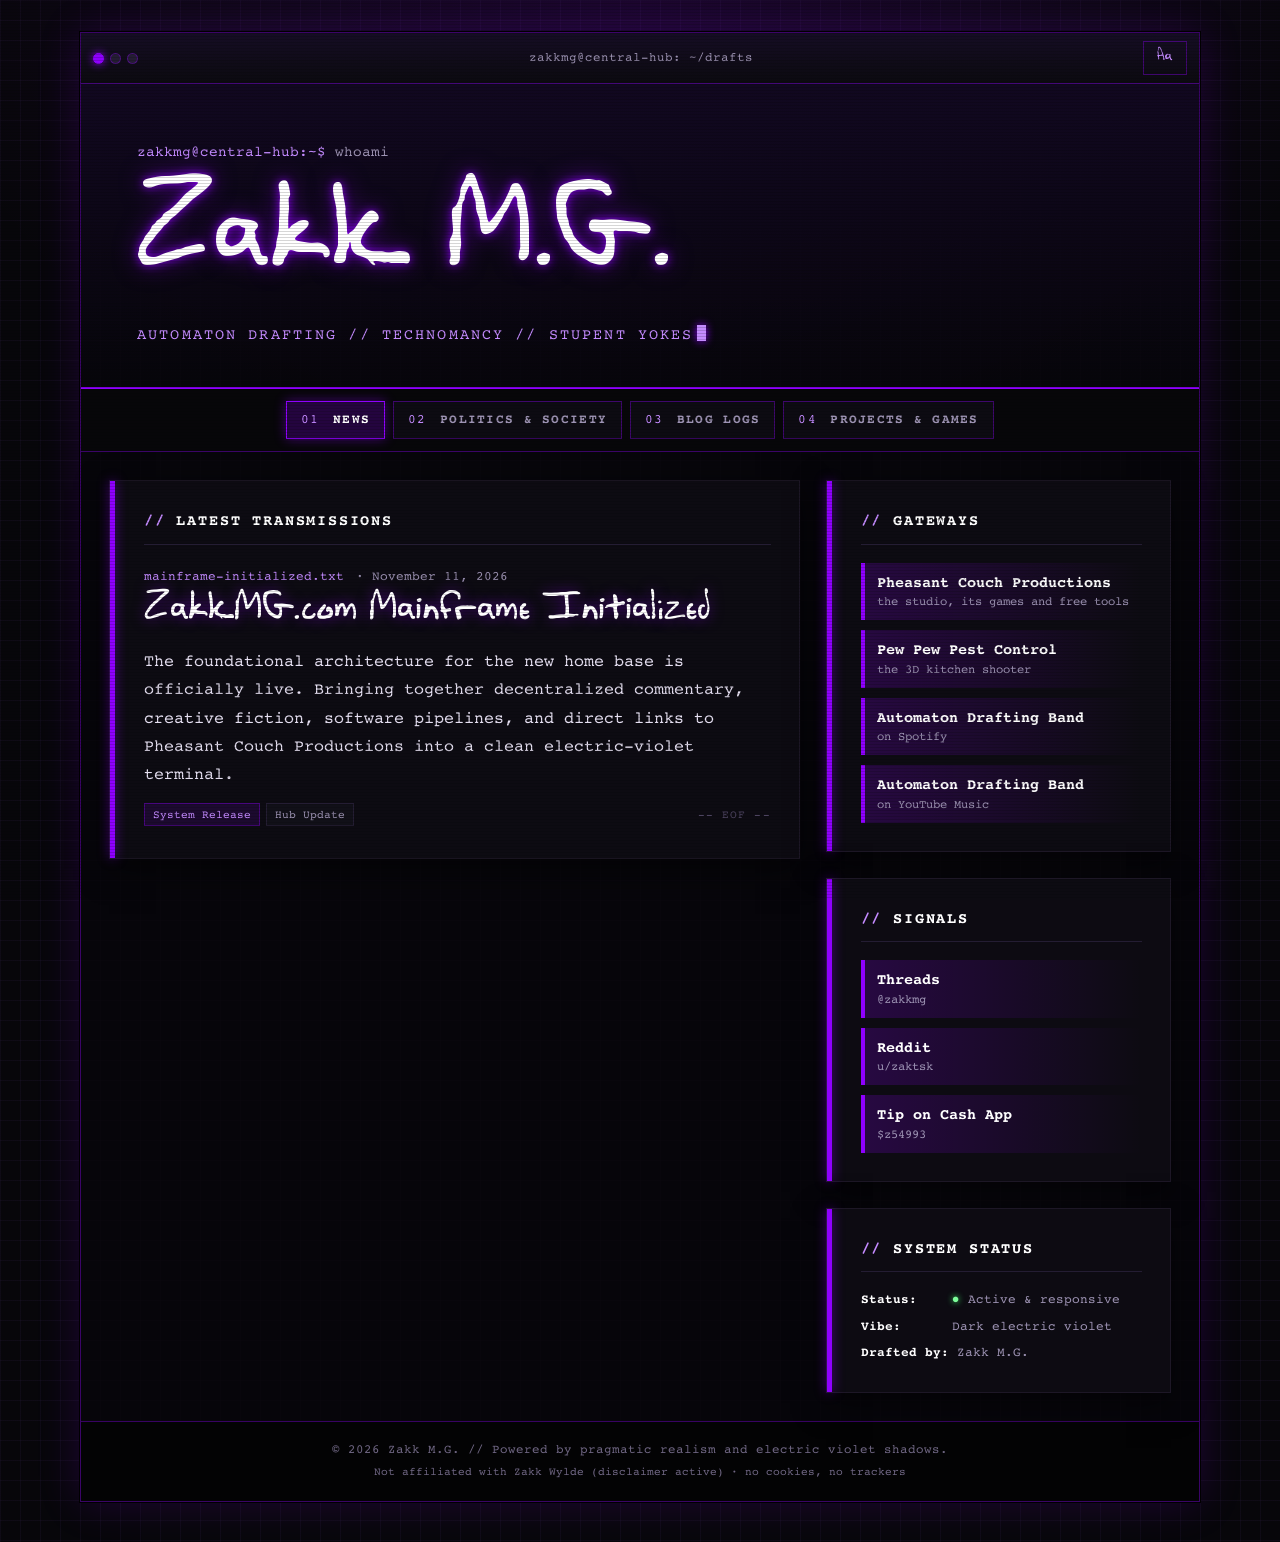
==== commit 7598a781: "Rev C: the writer's terminal Dark terminal in electric violet (from Zakk's draft) mixed with writing" ====
--- a/site/index.html
+++ b/site/index.html
@@ -11,8 +11,8 @@
   <title>ZakkMG.com // The Central Hub</title>
   <meta name="description" content="Zakk M.G.’s home base: news, politics and society, worldbuilding and dev logs, and the games and music behind Pheasant Couch Productions and the Automaton Drafting Band.">
   <link rel="canonical" href="https://zakkmg.com/">
-  <meta name="theme-color" content="#140a2b" media="(prefers-color-scheme: dark)">
-  <meta name="theme-color" content="#f3f0fb" media="(prefers-color-scheme: light)">
+  <meta name="theme-color" content="#07060a">
+  <meta name="color-scheme" content="dark">
   <meta property="og:type" content="website">
   <meta property="og:site_name" content="ZakkMG.com">
   <meta property="og:title" content="ZakkMG.com // The Central Hub">
@@ -21,7 +21,7 @@
   <meta property="og:image" content="https://zakkmg.com/assets/og/og-zakkmg.jpg">
   <meta property="og:image:width" content="1200">
   <meta property="og:image:height" content="630">
-  <meta property="og:image:alt" content="Zakk M.G., handwritten on a violet blueprint sheet.">
+  <meta property="og:image:alt" content="Zakk M.G., handwritten in glowing violet on a dark terminal.">
   <meta name="twitter:card" content="summary_large_image">
   <link rel="icon" href="favicon.svg" type="image/svg+xml">
   <link rel="preload" href="assets/fonts/zakkmg-hand.woff2" as="font" type="font/woff2" crossorigin>
@@ -48,24 +48,21 @@
 <body>
 <a class="skip" href="#feed">Skip to the posts</a>
 
-<div class="sheet-frame">
+<div class="term">
 
-  <header class="topbar">
-    <a class="mark" href="/" aria-label="ZakkMG.com, home"><span aria-hidden="true">Z</span></a>
-    <span class="topbar-title">ZakkMG.com</span>
-    <button class="font-switch" type="button" aria-pressed="false" title="Switch between handwriting and a plain font">
+  <header class="term-bar">
+    <span class="lights" aria-hidden="true"><i></i><i></i><i></i></span>
+    <span class="term-title">zakkmg@central-hub: ~/drafts</span>
+    <button class="font-switch" type="button" aria-pressed="false" title="Switch the handwriting and typewriter to a plain font">
       <span aria-hidden="true">Aa</span><span class="sr">Plain font</span>
     </button>
   </header>
 
   <!-- THE HEADLINE -->
-  <section class="hero hero-compact" aria-labelledby="name">
-    <p class="annot annot-top">the central hub · sheet 1 of 1</p>
-    <h1 id="name">
-      <span class="name-line">Zakk M.G.</span>
-      <span class="dim" aria-hidden="true"><span class="dim-label">Automaton Drafting // Technomancy // Stupent Yokes</span></span>
-    </h1>
-    <p class="tagline">Automaton Drafting // Technomancy // Stupent Yokes</p>
+  <section class="hero" aria-labelledby="name">
+    <p class="prompt" aria-hidden="true"><span class="ps1">zakkmg@central-hub:~$</span> whoami</p>
+    <h1 id="name" class="name">Zakk M.G.</h1>
+    <p class="tagline">Automaton Drafting // Technomancy // Stupent Yokes<span class="caret" aria-hidden="true"></span></p>
   </section>
 
   <!-- THE TABS. Each href is the tab's address: zakkmg.com/#politics opens that tab. -->
@@ -80,19 +77,19 @@
 
     <main id="feed" class="feed" tabindex="-1">
       <!-- Each tab's heading is here; the posts fill in from posts.js. -->
-      <section class="tab-panel" id="tab-news" data-panel="news" aria-labelledby="h-news">
+      <section class="tab-panel card" id="tab-news" data-panel="news" aria-labelledby="h-news">
         <h2 id="h-news" class="panel-h"><span>//</span> Latest transmissions</h2>
         <div class="posts" data-posts="news"></div>
       </section>
-      <section class="tab-panel" id="tab-politics" data-panel="politics" aria-labelledby="h-politics">
+      <section class="tab-panel card" id="tab-politics" data-panel="politics" aria-labelledby="h-politics">
         <h2 id="h-politics" class="panel-h"><span>//</span> Politics &amp; social critique</h2>
         <div class="posts" data-posts="politics"></div>
       </section>
-      <section class="tab-panel" id="tab-blog" data-panel="blog" aria-labelledby="h-blog">
+      <section class="tab-panel card" id="tab-blog" data-panel="blog" aria-labelledby="h-blog">
         <h2 id="h-blog" class="panel-h"><span>//</span> Developer &amp; artist logs</h2>
         <div class="posts" data-posts="blog"></div>
       </section>
-      <section class="tab-panel" id="tab-projects" data-panel="projects" aria-labelledby="h-projects">
+      <section class="tab-panel card" id="tab-projects" data-panel="projects" aria-labelledby="h-projects">
         <h2 id="h-projects" class="panel-h"><span>//</span> Projects &amp; interactives</h2>
         <div class="projects" data-projects></div>
       </section>
@@ -100,7 +97,7 @@
     </main>
 
     <aside class="side" aria-label="Elsewhere">
-      <section class="side-box">
+      <section class="side-box card">
         <h2 class="side-h"><span>//</span> Gateways</h2>
         <ul class="gates">
           <li><a href="https://pheasantcouch.com/">Pheasant Couch Productions<small>the studio, its games and free tools</small></a></li>
@@ -109,7 +106,7 @@
           <li><a href="https://music.youtube.com/@zakkmg5213" rel="me">Automaton Drafting Band<small>on YouTube Music</small></a></li>
         </ul>
       </section>
-      <section class="side-box">
+      <section class="side-box card">
         <h2 class="side-h"><span>//</span> Signals</h2>
         <ul class="gates gates-small">
           <li><a href="https://www.threads.com/@zakkmg" rel="me">Threads<small>@zakkmg</small></a></li>
@@ -117,30 +114,21 @@
           <li><a href="https://cash.app/$z54993">Tip on Cash App<small>$z54993</small></a></li>
         </ul>
       </section>
-      <section class="side-box">
+      <section class="side-box card">
         <h2 class="side-h"><span>//</span> System status</h2>
         <dl class="status">
-          <div><dt>Status</dt><dd>Active &amp; responsive</dd></div>
+          <div><dt>Status</dt><dd class="ok">Active &amp; responsive</dd></div>
           <div><dt>Vibe</dt><dd>Dark electric violet</dd></div>
-          <div><dt>Drawn by</dt><dd>Zakk M.G.</dd></div>
+          <div><dt>Drafted by</dt><dd>Zakk M.G.</dd></div>
         </dl>
       </section>
     </aside>
 
   </div>
 
-  <!-- THE TITLE BLOCK: bottom corner of every engineering drawing -->
-  <footer class="titleblock" aria-label="About this site">
-    <dl>
-      <div class="tb-title"><dt>Title</dt><dd>ZakkMG.com, the Central Hub</dd></div>
-      <div><dt>Drawn by</dt><dd>Zakk M.G.</dd></div>
-      <div><dt>Sheet</dt><dd>1 of 1</dd></div>
-      <div><dt>Scale</dt><dd>NTS</dd></div>
-      <div><dt>Rev</dt><dd>B</dd></div>
-      <div><dt>Date</dt><dd>Nov 2026</dd></div>
-    </dl>
-    <p class="copy">© 2026 Zakk M.G. // Powered by pragmatic realism and electric violet shadows.<br>
-      <small>Not affiliated with Zakk Wylde (disclaimer active). No cookies, no trackers.</small></p>
+  <footer class="foot">
+    <p>&copy; 2026 Zakk M.G. // Powered by pragmatic realism and electric violet shadows.</p>
+    <p>Not affiliated with Zakk Wylde (disclaimer active) · no cookies, no trackers</p>
   </footer>
 
 </div>
--- a/site/css/style.css
+++ b/site/css/style.css
@@ -1,314 +1,231 @@
 /* =====================================================================
-   ZAKKMG.COM: STYLES
-   The colors and fonts are the variables in the :root blocks below.
-   The site is a drafting sheet: a violet blueprint at night, violet ink
-   on drafting vellum by day (it follows the visitor's light/dark setting).
+   ZAKKMG.COM: STYLES  ·  "the writer's terminal"
+   A dark terminal glowing electric violet. The posts are typed drafts
+   (Courier 10 Pitch, an IBM typewriter face); Zakk's handwriting is the
+   ink on top: the name, the titles, the scribbled pull quotes.
+   Colors and fonts are the variables in :root just below.
    ===================================================================== */
 
 /* ZakkMG Hand: Zakk M.G.'s own handwriting (SIL Open Font License) */
 @font-face { font-family: "ZakkMG Hand"; font-weight: 400; src: url("../assets/fonts/zakkmg-hand.woff2") format("woff2"); font-display: swap; }
 @font-face { font-family: "ZakkMG Hand"; font-weight: 700; src: url("../assets/fonts/zakkmg-hand-bold.woff2") format("woff2"); font-display: swap; }
-/* The plain set, for visitors who press Aa */
+/* Courier 10 Pitch: the typewriter (Bitstream, X11 license) */
+@font-face { font-family: "Courier 10 Pitch"; font-weight: 400; src: url("../assets/fonts/courier10-regular.woff") format("woff"); font-display: swap; }
+@font-face { font-family: "Courier 10 Pitch"; font-weight: 400; font-style: italic; src: url("../assets/fonts/courier10-italic.woff") format("woff"); font-display: swap; }
+@font-face { font-family: "Courier 10 Pitch"; font-weight: 700; src: url("../assets/fonts/courier10-bold.woff") format("woff"); font-display: swap; }
+/* The plain face, for visitors who press Aa */
 @font-face { font-family: "Schibsted Grotesk"; font-weight: 400 900; src: url("../assets/fonts/schibsted-grotesk.woff2") format("woff2"); font-display: swap; }
-@font-face { font-family: "Martian Mono"; font-weight: 100 800; src: url("../assets/fonts/martian-mono.woff2") format("woff2"); font-display: swap; }
-
-/* Day: violet ink on drafting vellum */
+
 :root {
-  --violet: #8f00ff;                       /* electric violet: Zakk's color */
-  --bg: #f3f0fb;                           /* the vellum */
-  --bg-panel: rgba(255, 255, 255, .55);
-  --ink: #2a1650;                          /* body text */
-  --ink-soft: #5d4d80;
-  --line: #8f00ff;                         /* drafted lines */
-  --grid: rgba(143, 0, 255, .07);
-  --grid-major: rgba(143, 0, 255, .13);
-  --link: #7400d0;                         /* violet, darkened just enough to read as text */
-  --accent: #8f00ff;
-  --focus: #8f00ff;
+  --violet: #8f00ff;                        /* electric violet: Zakk's color */
+  --violet-text: #c48bff;                   /* violet light enough to read on black */
+  --violet-dim: rgba(143, 0, 255, .38);     /* borders */
+  --violet-faint: rgba(143, 0, 255, .12);   /* fills */
+  --glow: 0 0 10px rgba(143, 0, 255, .9), 0 0 24px rgba(143, 0, 255, .55);
+
+  --bg: #07060a;                            /* the screen */
+  --panel: #0d0b12;                         /* a card */
+  --panel-2: #131019;                       /* a card inside a card */
+  --ink: #e6e0f2;                           /* body text */
+  --ink-soft: #9d93b3;                      /* quieter text */
+  --rule: #241d33;                          /* dividers */
 
   --font-hand: "ZakkMG Hand", "Segoe Print", "Bradley Hand", cursive;
-  --font-read: "Schibsted Grotesk", system-ui, -apple-system, "Segoe UI", Roboto, sans-serif;  /* the posts */
-  --font-mono: "Martian Mono", ui-monospace, "SF Mono", Menlo, Consolas, monospace;           /* dates, tags, the log */
-  --font-body: var(--font-hand);
-  --font-label: var(--font-hand);
+  --font-type: "Courier 10 Pitch", "Courier Prime", "Courier New", Cousine, Courier, monospace;
+  --font-plain: "Schibsted Grotesk", system-ui, -apple-system, "Segoe UI", Roboto, sans-serif;
+  --font-ink: var(--font-hand);             /* the handwritten layer */
+  --font-read: var(--font-type);            /* the typed drafts */
 
   --wrap: 1120px;
-  --gutter: clamp(16px, 4vw, 40px);
-  color-scheme: light;
-}
-/* Night: the blueprint */
-@media (prefers-color-scheme: dark) {
-  :root {
-    --bg: #140a2b;
-    --bg-panel: rgba(20, 10, 43, .6);
-    --ink: #ece4ff;
-    --ink-soft: #b9a8e0;
-    --line: #b96eff;
-    --grid: rgba(185, 110, 255, .08);
-    --grid-major: rgba(185, 110, 255, .16);
-    --link: #d4adff;
-    --accent: #b96eff;
-    --focus: #d4adff;
-    color-scheme: dark;
-  }
-}
-html.font-plain {
-  --font-body: "Schibsted Grotesk", system-ui, -apple-system, "Segoe UI", Roboto, sans-serif;
-  --font-label: "Martian Mono", ui-monospace, "SF Mono", Menlo, Consolas, monospace;
-}
+  color-scheme: dark;
+}
+/* Aa pressed: handwriting and typewriter both become the plain face */
+html.font-plain { --font-ink: var(--font-plain); --font-read: var(--font-plain); }
 
 /* ---------- base ---------- */
 *, *::before, *::after { box-sizing: border-box; }
 html { -webkit-text-size-adjust: 100%; scroll-behavior: smooth; }
 @media (prefers-reduced-motion: reduce) { html { scroll-behavior: auto; } }
 body {
-  margin: 0;
+  margin: 0; min-height: 100vh;
   background-color: var(--bg);
-  /* drafting grid: fine lines every 24px, heavier every 120px */
   background-image:
-    linear-gradient(var(--grid-major) 1px, transparent 1px),
-    linear-gradient(90deg, var(--grid-major) 1px, transparent 1px),
-    linear-gradient(var(--grid) 1px, transparent 1px),
-    linear-gradient(90deg, var(--grid) 1px, transparent 1px);
-  background-size: 120px 120px, 120px 120px, 24px 24px, 24px 24px;
-  background-position: -1px -1px;
+    radial-gradient(ellipse 80% 45% at 50% 0%, rgba(143, 0, 255, .14), transparent 70%),
+    linear-gradient(rgba(60, 40, 90, .14) 1px, transparent 1px),
+    linear-gradient(90deg, rgba(60, 40, 90, .14) 1px, transparent 1px);
+  background-size: 100% 100%, 20px 20px, 20px 20px;
   color: var(--ink);
-  font-family: var(--font-body);
-  font-size: clamp(1.15rem, 1.05rem + .4vw, 1.35rem);
-  line-height: 1.45;
+  font-family: var(--font-type);
+  font-size: 1.02rem; line-height: 1.6;
   overflow-x: hidden;
 }
-html.font-plain body { font-size: clamp(1rem, .96rem + .2vw, 1.08rem); line-height: 1.55; }
-a { color: var(--link); text-decoration-thickness: 1px; text-underline-offset: .18em; }
-a:hover { text-decoration-thickness: 2px; }
-:focus-visible { outline: 2px dashed var(--focus); outline-offset: 3px; border-radius: 2px; }
+/* faint CRT scanlines over everything */
+body::after {
+  content: ""; position: fixed; inset: 0; pointer-events: none; z-index: 50;
+  background: repeating-linear-gradient(to bottom, rgba(0, 0, 0, .16) 0 1px, transparent 1px 3px);
+  mix-blend-mode: multiply;
+}
+a { color: var(--violet-text); text-decoration-thickness: 1px; text-underline-offset: .2em; }
+a:hover { color: #fff; text-shadow: var(--glow); }
+:focus-visible { outline: 2px solid var(--violet-text); outline-offset: 3px; }
 ::selection { background: var(--violet); color: #fff; }
-small { color: var(--ink-soft); font-size: .82em; }
+small { color: var(--ink-soft); }
 .sr { position: absolute; width: 1px; height: 1px; overflow: hidden; clip: rect(0 0 0 0); white-space: nowrap; }
-.skip { position: absolute; left: -9999px; top: 8px; background: var(--bg); padding: 8px 12px; z-index: 10; }
+.skip { position: absolute; left: -9999px; top: 8px; background: var(--panel); padding: 8px 12px; z-index: 60; }
 .skip:focus { left: 8px; }
 
-/* ---------- the sheet border ---------- */
-.sheet-frame {
+/* ---------- the terminal window ---------- */
+.term {
   max-width: var(--wrap);
-  margin: clamp(10px, 2.5vw, 28px) auto;
-  margin-inline: max(var(--gutter), calc((100% - var(--wrap)) / 2));
-  border: 2px solid var(--line);
-  outline: 1px solid var(--line);
-  outline-offset: 5px;
-  position: relative;
+  margin: clamp(10px, 3vw, 32px) auto 40px;
+  margin-inline: max(16px, calc((100% - var(--wrap)) / 2));
+  border: 1px solid var(--violet-dim);
+  background: rgba(7, 6, 10, .82);
+  box-shadow: 0 0 0 1px #000, 0 0 40px rgba(143, 0, 255, .18);
   min-width: 0;
 }
+.term-bar {
+  display: flex; align-items: center; gap: 12px;
+  padding: 8px 12px; border-bottom: 1px solid var(--violet-dim);
+  background: linear-gradient(#150d24, #0c0a10);
+}
+.lights { display: flex; gap: 6px; flex: none; }
+.lights i { width: 11px; height: 11px; border-radius: 50%; background: var(--rule); border: 1px solid var(--violet-dim); }
+.lights i:first-child { background: var(--violet); box-shadow: 0 0 8px var(--violet); border-color: var(--violet); }
+.term-title { flex: 1; min-width: 0; text-align: center; font-size: .78rem; color: var(--ink-soft); white-space: nowrap; overflow: hidden; text-overflow: ellipsis; }
+.font-switch {
+  flex: none; min-width: 44px; min-height: 34px; cursor: pointer;
+  font: 700 1.05rem/1 var(--font-hand); color: var(--violet-text);
+  background: transparent; border: 1px solid var(--violet-dim);
+}
+.font-switch:hover { border-color: var(--violet); box-shadow: 0 0 10px rgba(143, 0, 255, .4); }
+.font-switch[aria-pressed="true"] { font-family: var(--font-plain); background: var(--violet); color: #fff; border-color: var(--violet); }
+
+/* ---------- the headline ---------- */
+.hero { padding: clamp(26px, 5vw, 56px) clamp(18px, 5vw, 56px) clamp(22px, 4vw, 40px); border-bottom: 2px solid var(--violet); background: linear-gradient(#110820, transparent); }
+.prompt { margin: 0 0 clamp(16px, 2.6vw, 30px); font-size: .9rem; color: var(--ink-soft); overflow-wrap: anywhere; }
+.ps1 { color: var(--violet-text); }
+.name {
+  margin: 0; font-family: var(--font-ink); font-weight: 700; line-height: .95;
+  font-size: clamp(3.4rem, 1.8rem + 7.5vw, 7.6rem); color: #fff; text-shadow: var(--glow);
+  overflow-wrap: anywhere;
+}
+html.font-plain .name { font-weight: 900; letter-spacing: -.02em; font-size: clamp(2.8rem, 1.6rem + 6vw, 6rem); }
+.tagline {
+  margin: 14px 0 0; font-size: clamp(.78rem, .72rem + .3vw, .95rem); letter-spacing: .14em; text-transform: uppercase;
+  color: var(--violet-text);
+}
+.caret { display: inline-block; width: .6em; height: 1.05em; margin-left: .25em; vertical-align: -.15em; background: var(--violet-text); box-shadow: 0 0 8px var(--violet); animation: blink 1.1s steps(1) infinite; }
+@keyframes blink { 50% { opacity: 0; } }
+@media (prefers-reduced-motion: reduce) { .caret { animation: none; } }
+
+/* ---------- tabs ---------- */
+.tabs {
+  position: sticky; top: 0; z-index: 20;
+  display: flex; flex-wrap: wrap; justify-content: center; gap: 8px;
+  padding: 12px clamp(12px, 3vw, 24px);
+  background: rgba(8, 7, 10, .92); backdrop-filter: blur(6px);
+  border-bottom: 1px solid var(--violet-dim);
+}
+.tabs a {
+  padding: 8px 14px; border: 1px solid var(--violet-dim); background: var(--panel);
+  color: var(--ink-soft); text-decoration: none; font-weight: 700; font-size: .8rem; letter-spacing: .1em; text-transform: uppercase;
+}
+.tabs a b { color: var(--violet-text); font-weight: 400; margin-right: 4px; }
+.tabs a:hover { color: #fff; border-color: var(--violet); text-shadow: none; }
+.tabs a[aria-current="page"] { color: #fff; border-color: var(--violet); background: rgba(143, 0, 255, .22); box-shadow: 0 0 12px rgba(143, 0, 255, .45); }
 @media (max-width: 600px) {
-  .sheet-frame { margin-inline: 16px; outline-offset: 3px; }
-}
-
-/* ---------- top bar ---------- */
-.topbar {
-  display: flex; align-items: center; gap: 12px;
-  padding: 10px clamp(12px, 2.5vw, 22px);
-  border-bottom: 1px solid var(--line);
-  background: var(--bg-panel);
-  backdrop-filter: blur(2px);
-}
-.mark {
-  flex: none; width: 40px; height: 40px; display: grid; place-items: center;
-  border: 2px solid var(--line); border-radius: 50%;
-  font-family: var(--font-hand); font-weight: 700; font-size: 1.5rem; line-height: 1;
-  color: var(--accent); text-decoration: none;
-}
-.topbar nav { flex: 1; min-width: 0; }
-.topbar ul { list-style: none; margin: 0; padding: 0; display: flex; flex-wrap: wrap; gap: 2px 18px; }
-.topbar nav a { color: var(--ink); text-decoration: none; font-family: var(--font-label); font-size: .95em; }
-html.font-plain .topbar nav a { font-size: .78em; text-transform: uppercase; letter-spacing: .04em; }
-.topbar nav a:hover { color: var(--link); text-decoration: underline; }
-.font-switch {
-  flex: none; font: 700 1.05rem/1 var(--font-hand); color: var(--accent);
-  background: transparent; border: 1.5px solid var(--line); border-radius: 6px;
-  min-width: 44px; min-height: 40px; cursor: pointer;
-}
-.font-switch[aria-pressed="true"] { font-family: "Schibsted Grotesk", system-ui, sans-serif; background: var(--accent); color: var(--bg); }
-@media (max-width: 720px) { .topbar nav { display: none; } .topbar { justify-content: space-between; } }
-
-/* ---------- hero ---------- */
-.hero { padding: clamp(28px, 6vw, 72px) clamp(18px, 5vw, 64px) clamp(26px, 5vw, 56px); position: relative; }
-.annot {
-  font-family: var(--font-label); color: var(--ink-soft); font-size: .85em; margin: 0 0 6px;
-}
-html.font-plain .annot { font-size: .7em; text-transform: uppercase; letter-spacing: .08em; }
-.hero .annot-top { margin-bottom: clamp(14px, 2.4vw, 30px); }
-.hero h1 { margin: 0; font-weight: 700; line-height: .95; display: inline-block; max-width: 100%; }
-.name-line {
-  display: block; color: var(--accent);
-  font-family: var(--font-hand);
-  font-size: clamp(3.6rem, 2rem + 9vw, 9rem);
-  letter-spacing: -.01em;
-  overflow-wrap: anywhere;
-}
-/* a dimension line under the name, with arrowheads and a handwritten label */
-.dim {
-  display: block; position: relative; height: 34px; margin-top: 6px;
-  border-left: 1px solid var(--line); border-right: 1px solid var(--line);
-}
-.dim::before {
-  content: ""; position: absolute; left: 0; right: 0; top: 50%; border-top: 1px solid var(--line);
-}
-.dim::after {
-  content: ""; position: absolute; inset: 50% 0 auto 0; height: 0;
-  /* arrowheads */
-  background:
-    conic-gradient(from 240deg at 0 50%, var(--line) 60deg, transparent 0) left / 10px 8px no-repeat,
-    conic-gradient(from 60deg at 100% 50%, var(--line) 60deg, transparent 0) right / 10px 8px no-repeat;
-  height: 8px; transform: translateY(-4px);
-}
-.dim-label {
-  position: absolute; left: 50%; top: 50%; transform: translate(-50%, -50%);
-  background: var(--bg); padding: 0 10px; white-space: nowrap;
-  font-family: var(--font-label); font-weight: 400; font-size: clamp(.8rem, .7rem + .4vw, 1rem); color: var(--ink-soft);
-}
-html.font-plain .dim-label { font-size: .7rem; text-transform: uppercase; letter-spacing: .08em; }
-.lede { max-width: 34ch; margin: 22px 0 26px; font-size: clamp(1.3rem, 1.1rem + .9vw, 1.9rem); line-height: 1.3; }
-html.font-plain .lede { font-size: clamp(1.15rem, 1rem + .6vw, 1.45rem); }
-
-.index { list-style: none; margin: 0; padding: 0; display: flex; flex-wrap: wrap; gap: 10px; }
-.index a {
-  display: inline-flex; align-items: baseline; gap: 8px;
-  padding: 6px 14px 6px 6px; border: 1.5px solid var(--line); border-radius: 999px;
-  color: var(--ink); text-decoration: none; background: var(--bg-panel);
-}
-.index a b {
-  font-family: var(--font-label); font-weight: 400; font-size: .8em; color: var(--accent);
-  border: 1px solid var(--line); border-radius: 999px; padding: 1px 7px;
-}
-.index a:hover { border-style: dashed; color: var(--link); }
-
-/* ---------- title block ---------- */
-.titleblock { border-top: 2px solid var(--line); display: grid; grid-template-columns: minmax(0, 1fr); }
-.titleblock dl {
-  margin: 0; display: grid; grid-template-columns: 2.4fr repeat(5, minmax(0, 1fr));
-}
-.titleblock dl > div { padding: 8px 12px 10px; border-right: 1px solid var(--line); min-width: 0; }
-.titleblock dl > div:last-child { border-right: 0; }
-.titleblock dt {
-  font-family: "Martian Mono", ui-monospace, monospace; font-size: .58rem; text-transform: uppercase;
-  letter-spacing: .1em; color: var(--ink-soft);
-}
-.titleblock dd { margin: 2px 0 0; font-family: var(--font-hand); font-size: 1.05rem; color: var(--ink); }
-html.font-plain .titleblock dd { font-family: "Schibsted Grotesk", system-ui, sans-serif; font-size: .9rem; font-weight: 600; }
-.titleblock .copy {
-  margin: 0; padding: 8px 12px; border-top: 1px solid var(--line);
-  font-size: .8em; color: var(--ink-soft);
-}
-@media (max-width: 720px) {
-  .titleblock dl { grid-template-columns: repeat(3, minmax(0, 1fr)); }
-  .titleblock .tb-title { grid-column: 1 / -1; border-right: 0; border-bottom: 1px solid var(--line); }
-  .titleblock dl > div:nth-child(4) { border-right: 0; }
-  .titleblock dl > div:nth-child(n+5) { border-top: 1px solid var(--line); }
-}
-
-/* ---------- 404 ---------- */
-.lost { padding: clamp(40px, 9vw, 110px) clamp(18px, 5vw, 64px); }
-.lost h1 { font-family: var(--font-hand); color: var(--accent); font-size: clamp(2.6rem, 1.6rem + 5vw, 5.5rem); margin: 0 0 10px; line-height: 1; }
-
-/* =====================================================================
-   THE HUB (rev B): tabs, the post feed, the sidebar
-   Blend: handwriting for the name and headings, a plain face for reading,
-   monospace for the terminal bits (dates, tags, the // marks).
-   ===================================================================== */
-.topbar-title { flex: 1; font-family: var(--font-mono); font-size: .72rem; letter-spacing: .14em; text-transform: uppercase; color: var(--ink-soft); }
-.hero-compact { padding-bottom: clamp(20px, 3.5vw, 36px); }
-.hero-compact .name-line { font-size: clamp(3.4rem, 2rem + 7vw, 7.5rem); }
-.hero-compact .dim { max-width: 760px; }
-.hero-compact .dim-label { font-family: var(--font-mono); font-size: .66rem; letter-spacing: .12em; text-transform: uppercase; }
-.tagline { display: none; margin: 12px 0 0; font-family: var(--font-mono); font-size: .7rem; letter-spacing: .1em; text-transform: uppercase; color: var(--ink-soft); }
-@media (max-width: 640px) {
-  .hero-compact .dim-label { display: none; }
-  .tagline { display: block; }
-}
-
-/* tabs: drafting-sheet tabs along the top edge of the feed */
-.tabs {
-  display: flex; flex-wrap: wrap; gap: 0; border-top: 1px solid var(--line); border-bottom: 1px solid var(--line);
-  background: var(--bg-panel); position: sticky; top: 0; z-index: 5; backdrop-filter: blur(6px);
-}
-.tabs a {
-  display: inline-flex; align-items: baseline; gap: 8px; padding: 12px clamp(12px, 2vw, 22px);
-  border-right: 1px solid var(--line); color: var(--ink); text-decoration: none;
-  font-family: var(--font-hand); font-size: 1.15rem; line-height: 1.1;
-}
-html.font-plain .tabs a { font-family: var(--font-read); font-size: .95rem; font-weight: 600; }
-.tabs a b { font-family: var(--font-mono); font-weight: 400; font-size: .62rem; color: var(--accent); letter-spacing: .05em; }
-.tabs a:hover { background: color-mix(in srgb, var(--accent) 10%, transparent); }
-.tabs a[aria-current="page"] { background: var(--accent); color: var(--bg); }
-.tabs a[aria-current="page"] b { color: var(--bg); }
-@media (max-width: 640px) {
   .tabs { display: grid; grid-template-columns: 1fr 1fr; }
-  .tabs a { border-bottom: 1px solid var(--line); font-size: 1.05rem; }
-  .tabs a:nth-child(2n) { border-right: 0; }
-  .tabs a:nth-last-child(-n+2) { border-bottom: 0; }
-}
-
-.hub { display: grid; grid-template-columns: minmax(0, 2fr) minmax(0, 1fr); }
+  .tabs a { display: flex; align-items: center; justify-content: center; gap: 4px; text-align: center; padding: 10px 6px; font-size: .74rem; letter-spacing: .06em; }
+}
+
+/* ---------- layout ---------- */
+.hub { display: grid; grid-template-columns: minmax(0, 2fr) minmax(0, 1fr); gap: clamp(16px, 2.4vw, 26px); padding: clamp(16px, 2.6vw, 28px); }
 @media (max-width: 860px) { .hub { grid-template-columns: minmax(0, 1fr); } }
-.feed { padding: clamp(20px, 3vw, 34px) clamp(18px, 3vw, 36px) 36px; border-right: 1px solid var(--line); min-width: 0; outline: 0; }
-@media (max-width: 860px) { .feed { border-right: 0; border-bottom: 1px solid var(--line); } }
+.feed { min-width: 0; outline: 0; }
+.card {
+  position: relative; background: var(--panel); border: 1px solid #1d1726;
+  padding: clamp(18px, 2.6vw, 28px) clamp(18px, 2.6vw, 28px) clamp(18px, 2.6vw, 28px) calc(clamp(18px, 2.6vw, 28px) + 6px);
+  box-shadow: 0 10px 30px rgba(0, 0, 0, .5);
+}
+.card::before { content: ""; position: absolute; left: 0; top: 0; bottom: 0; width: 5px; background: var(--violet); box-shadow: 0 0 12px rgba(143, 0, 255, .6); }
 .panel-h, .side-h {
-  margin: 0 0 18px; padding-bottom: 10px; border-bottom: 1px solid var(--line);
-  font-family: var(--font-mono); font-weight: 500; font-size: .74rem; letter-spacing: .14em; text-transform: uppercase; color: var(--ink);
-}
-.panel-h span, .side-h span { color: var(--accent); margin-right: 4px; }
-
-/* a post */
-.post { padding: 4px 0 26px; margin-bottom: 26px; border-bottom: 1px dashed color-mix(in srgb, var(--line) 45%, transparent); scroll-margin-top: 70px; }
-.post:last-child { border-bottom: 0; margin-bottom: 0; }
-.post.is-target { box-shadow: -14px 0 0 -11px var(--accent); }
-.post-when { margin: 0 0 6px; font-family: var(--font-mono); font-size: .7rem; letter-spacing: .06em; color: var(--accent); display: flex; gap: 10px; align-items: baseline; }
-.post-link { color: var(--ink-soft); text-decoration: none; opacity: .5; }
-.post-link:hover, .post-link:focus-visible { opacity: 1; color: var(--link); }
-.post-title { margin: 0 0 12px; font-family: var(--font-hand); font-weight: 700; font-size: clamp(1.7rem, 1.35rem + 1.2vw, 2.3rem); line-height: 1.08; color: var(--ink); }
-html.font-plain .post-title { font-family: var(--font-read); font-weight: 800; font-size: clamp(1.3rem, 1.15rem + .6vw, 1.6rem); letter-spacing: -.01em; }
-.post-body { font-family: var(--font-read); font-size: 1.04rem; line-height: 1.65; max-width: 64ch; }
+  margin: 0 0 18px; padding-bottom: 10px; border-bottom: 1px solid var(--rule);
+  font-size: .95rem; font-weight: 700; letter-spacing: .12em; text-transform: uppercase; color: #fff;
+}
+.panel-h span, .side-h span { color: var(--violet-text); }
+
+/* ---------- a post: a typed draft with handwriting on it ---------- */
+.post { padding: 4px 0 24px; margin-bottom: 24px; border-bottom: 1px dashed var(--rule); scroll-margin-top: 80px; }
+.post:last-child { border-bottom: 0; margin-bottom: 0; padding-bottom: 4px; }
+.post.is-target .post-file { color: #fff; }
+.post.is-target .post-file::before { content: "▶ "; color: var(--violet-text); }
+.post-head { display: flex; flex-wrap: wrap; align-items: baseline; gap: 4px 12px; margin: 0 0 6px; font-size: .8rem; }
+.post-file { color: var(--violet-text); text-decoration: none; }
+.post-file:hover { text-decoration: underline; }
+.post-when { color: var(--ink-soft); }
+.post-title {
+  margin: 0 0 12px; font-family: var(--font-ink); font-weight: 700; color: #fff;
+  font-size: clamp(1.8rem, 1.35rem + 1.5vw, 2.5rem); line-height: 1.05; text-shadow: 0 0 14px rgba(143, 0, 255, .55);
+  overflow-wrap: anywhere; padding-right: 4px;
+}
+html.font-plain .post-title { font-weight: 800; font-size: clamp(1.3rem, 1.15rem + .6vw, 1.6rem); letter-spacing: -.01em; }
+.post-body { font-family: var(--font-read); font-size: 1.04rem; line-height: 1.7; max-width: 64ch; color: var(--ink); }
 .post-body p { margin: 0 0 1em; }
 .post-body p:last-child { margin-bottom: 0; }
+/* the pull quote, scribbled on the draft in violet ink */
 .post-quote {
-  margin: 16px 0 0; padding: 12px 16px; border-left: 3px solid var(--accent); background: color-mix(in srgb, var(--accent) 8%, transparent);
-  font-family: var(--font-hand); font-size: 1.3rem; line-height: 1.3; color: var(--ink);
-}
-html.font-plain .post-quote { font-family: var(--font-read); font-style: italic; font-size: 1.05rem; }
-.post-tags { list-style: none; margin: 14px 0 0; padding: 0; display: flex; flex-wrap: wrap; gap: 6px; }
-.post-tags li { font-family: var(--font-mono); font-size: .62rem; letter-spacing: .06em; padding: 3px 8px; border: 1px solid var(--line); border-radius: 3px; color: var(--ink-soft); }
-.post-tags li:first-child { color: var(--accent); }
-.empty { font-family: var(--font-mono); font-size: .8rem; color: var(--ink-soft); }
-
-/* project cards */
+  margin: 18px 0 4px 6px; padding: 10px 16px; max-width: 34em;
+  font-family: var(--font-ink); font-size: 1.45rem; line-height: 1.25; color: var(--violet-text);
+  border-left: 2px solid var(--violet); transform: rotate(-1.2deg); transform-origin: left center;
+  text-shadow: 0 0 8px rgba(143, 0, 255, .35);
+}
+html.font-plain .post-quote { transform: none; font-style: italic; font-size: 1.05rem; }
+.post-foot { display: flex; flex-wrap: wrap; align-items: center; gap: 6px; margin-top: 14px; }
+.post-tags { display: contents; list-style: none; }
+.post-tags li { font-size: .7rem; padding: 2px 8px; border: 1px solid var(--rule); background: #111018; color: var(--ink-soft); }
+.post-tags li:first-child { color: var(--violet-text); border-color: var(--violet-dim); background: var(--violet-faint); }
+.eof { font-size: .7rem; color: #4d4460; letter-spacing: .1em; margin-left: auto; }
+.empty { color: var(--ink-soft); font-size: .9rem; }
+
+/* ---------- project cards ---------- */
 .projects { display: grid; grid-template-columns: repeat(2, minmax(0, 1fr)); gap: 14px; }
 @media (max-width: 600px) { .projects { grid-template-columns: minmax(0, 1fr); } }
-.project { border: 1px solid var(--line); padding: 16px 16px 18px; display: flex; flex-direction: column; background: var(--bg-panel); }
-.project-name { margin: 0; font-family: var(--font-hand); font-weight: 700; font-size: 1.5rem; line-height: 1.1; color: var(--accent); }
-html.font-plain .project-name { font-family: var(--font-read); font-weight: 800; font-size: 1.15rem; }
-.project-status { margin: 4px 0 0; font-family: var(--font-mono); font-size: .62rem; letter-spacing: .08em; text-transform: uppercase; color: var(--ink-soft); }
-.project-text { margin: 10px 0 14px; font-family: var(--font-read); font-size: .95rem; line-height: 1.55; flex: 1; }
+.project { background: var(--panel-2); border: 1px solid #261d38; padding: 16px; display: flex; flex-direction: column; }
+.project-name { margin: 0; font-family: var(--font-ink); font-weight: 700; font-size: 1.55rem; line-height: 1.1; color: #fff; }
+html.font-plain .project-name { font-weight: 800; font-size: 1.15rem; }
+.project-status { margin: 4px 0 0; font-size: .7rem; letter-spacing: .08em; text-transform: uppercase; color: var(--violet-text); }
+.project-text { margin: 10px 0 14px; font-family: var(--font-read); font-size: .92rem; line-height: 1.55; color: var(--ink-soft); flex: 1; }
 .project-btn {
-  align-self: flex-start; padding: 8px 12px; border: 1.5px solid var(--accent); border-radius: 4px;
-  font-family: var(--font-mono); font-size: .68rem; letter-spacing: .06em; text-transform: uppercase; text-decoration: none; color: var(--link);
-}
-.project-btn:hover { background: var(--accent); color: var(--bg); }
-
-/* sidebar */
-.side { padding: clamp(20px, 3vw, 34px) clamp(18px, 2.4vw, 28px); display: grid; gap: 28px; align-content: start; min-width: 0; }
-.side-box { min-width: 0; }
-.gates { list-style: none; margin: 0; padding: 0; display: grid; gap: 8px; }
+  display: block; text-align: center; padding: 9px 12px; border: 1px solid var(--violet); background: rgba(143, 0, 255, .28);
+  color: #fff; text-decoration: none; font-weight: 700; font-size: .78rem; letter-spacing: .06em; text-transform: uppercase;
+  box-shadow: 0 0 10px rgba(143, 0, 255, .3);
+}
+.project-btn:hover { background: var(--violet); text-shadow: none; box-shadow: 0 0 18px rgba(143, 0, 255, .7); }
+
+/* ---------- sidebar ---------- */
+.side { display: grid; gap: clamp(16px, 2.4vw, 26px); align-content: start; min-width: 0; }
+.gates { list-style: none; margin: 0; padding: 0; display: grid; gap: 10px; }
 .gates a {
-  display: block; padding: 10px 12px; border-left: 3px solid var(--accent);
-  background: linear-gradient(90deg, color-mix(in srgb, var(--accent) 12%, transparent), transparent);
-  color: var(--ink); text-decoration: none; font-family: var(--font-hand); font-weight: 700; font-size: 1.15rem; line-height: 1.15;
-}
-html.font-plain .gates a { font-family: var(--font-read); font-size: .95rem; }
-.gates a:hover { background: color-mix(in srgb, var(--accent) 22%, transparent); }
-.gates small { display: block; margin-top: 2px; font-family: var(--font-read); font-weight: 400; font-size: .78rem; color: var(--ink-soft); }
-.gates-small a { font-size: 1.05rem; }
-.status { margin: 0; display: grid; gap: 6px; font-family: var(--font-mono); font-size: .72rem; }
+  display: block; padding: 10px 12px; border-left: 4px solid var(--violet);
+  background: linear-gradient(90deg, rgba(143, 0, 255, .2), transparent);
+  color: #fff; text-decoration: none; font-weight: 700; font-size: .95rem; line-height: 1.3;
+}
+.gates a:hover { background: linear-gradient(90deg, rgba(143, 0, 255, .38), transparent); text-shadow: none; }
+.gates small { display: block; margin-top: 2px; font-weight: 400; font-size: .76rem; }
+.status { margin: 0; display: grid; gap: 6px; font-size: .8rem; }
 .status div { display: flex; gap: 8px; }
-.status dt { color: var(--ink); font-weight: 600; min-width: 7.5em; }
+.status dt { color: #fff; font-weight: 700; min-width: 6.5em; }
+.status dt::after { content: ":"; }
 .status dd { margin: 0; color: var(--ink-soft); }
-.titleblock .copy small { font-family: var(--font-mono); font-size: .62rem; letter-spacing: .04em; }
+.status .ok::before { content: "● "; color: #7dff9b; text-shadow: 0 0 6px #3dff6e; }
+
+/* ---------- footer ---------- */
+.foot { border-top: 1px solid var(--violet-dim); background: #030304; padding: 18px 16px 20px; text-align: center; font-size: .78rem; color: #6f6683; }
+.foot p { margin: 0; }
+.foot p + p { margin-top: 4px; font-size: .7rem; }
+
+/* ---------- 404 ---------- */
+.lost { padding: clamp(36px, 8vw, 96px) clamp(18px, 5vw, 56px); }
+.lost h1 { margin: 6px 0 10px; font-family: var(--font-ink); font-size: clamp(2.6rem, 1.6rem + 5vw, 5.2rem); line-height: 1; color: #fff; text-shadow: var(--glow); }
+.lost p { max-width: 40ch; }
